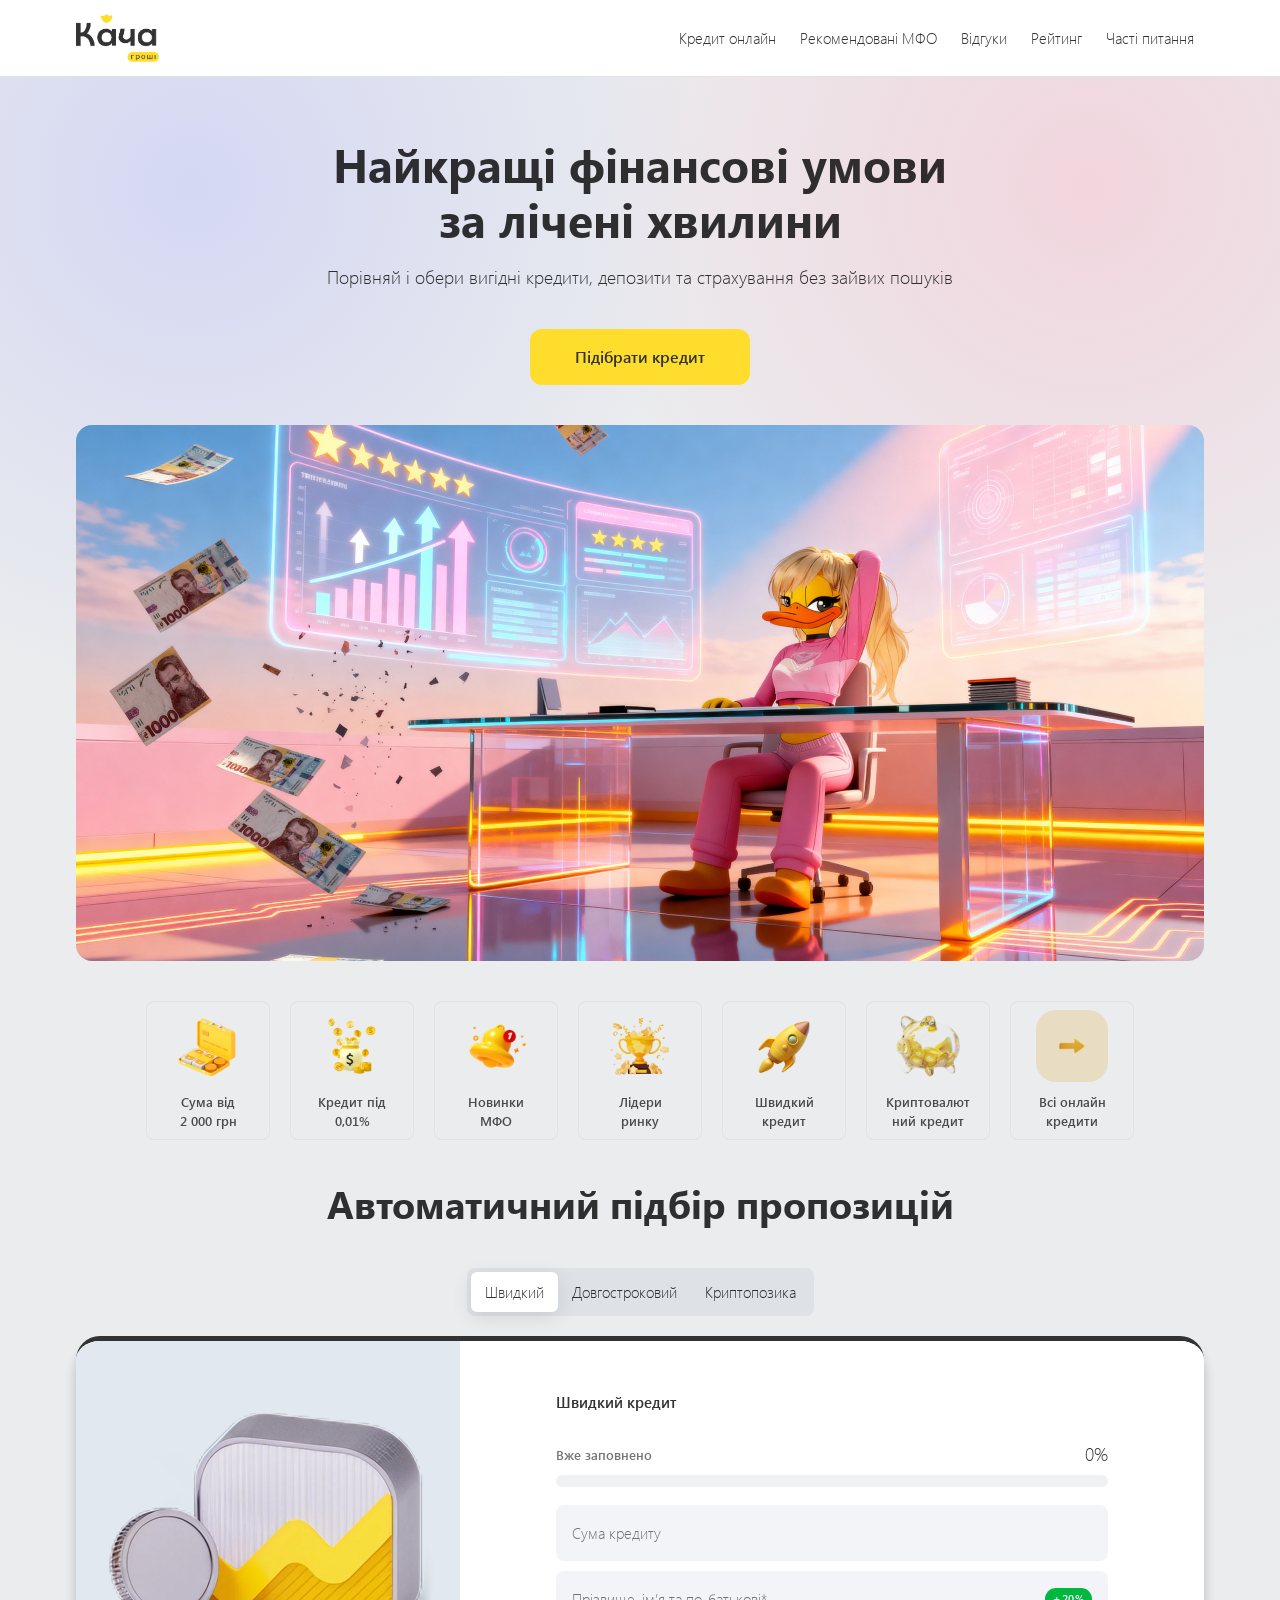
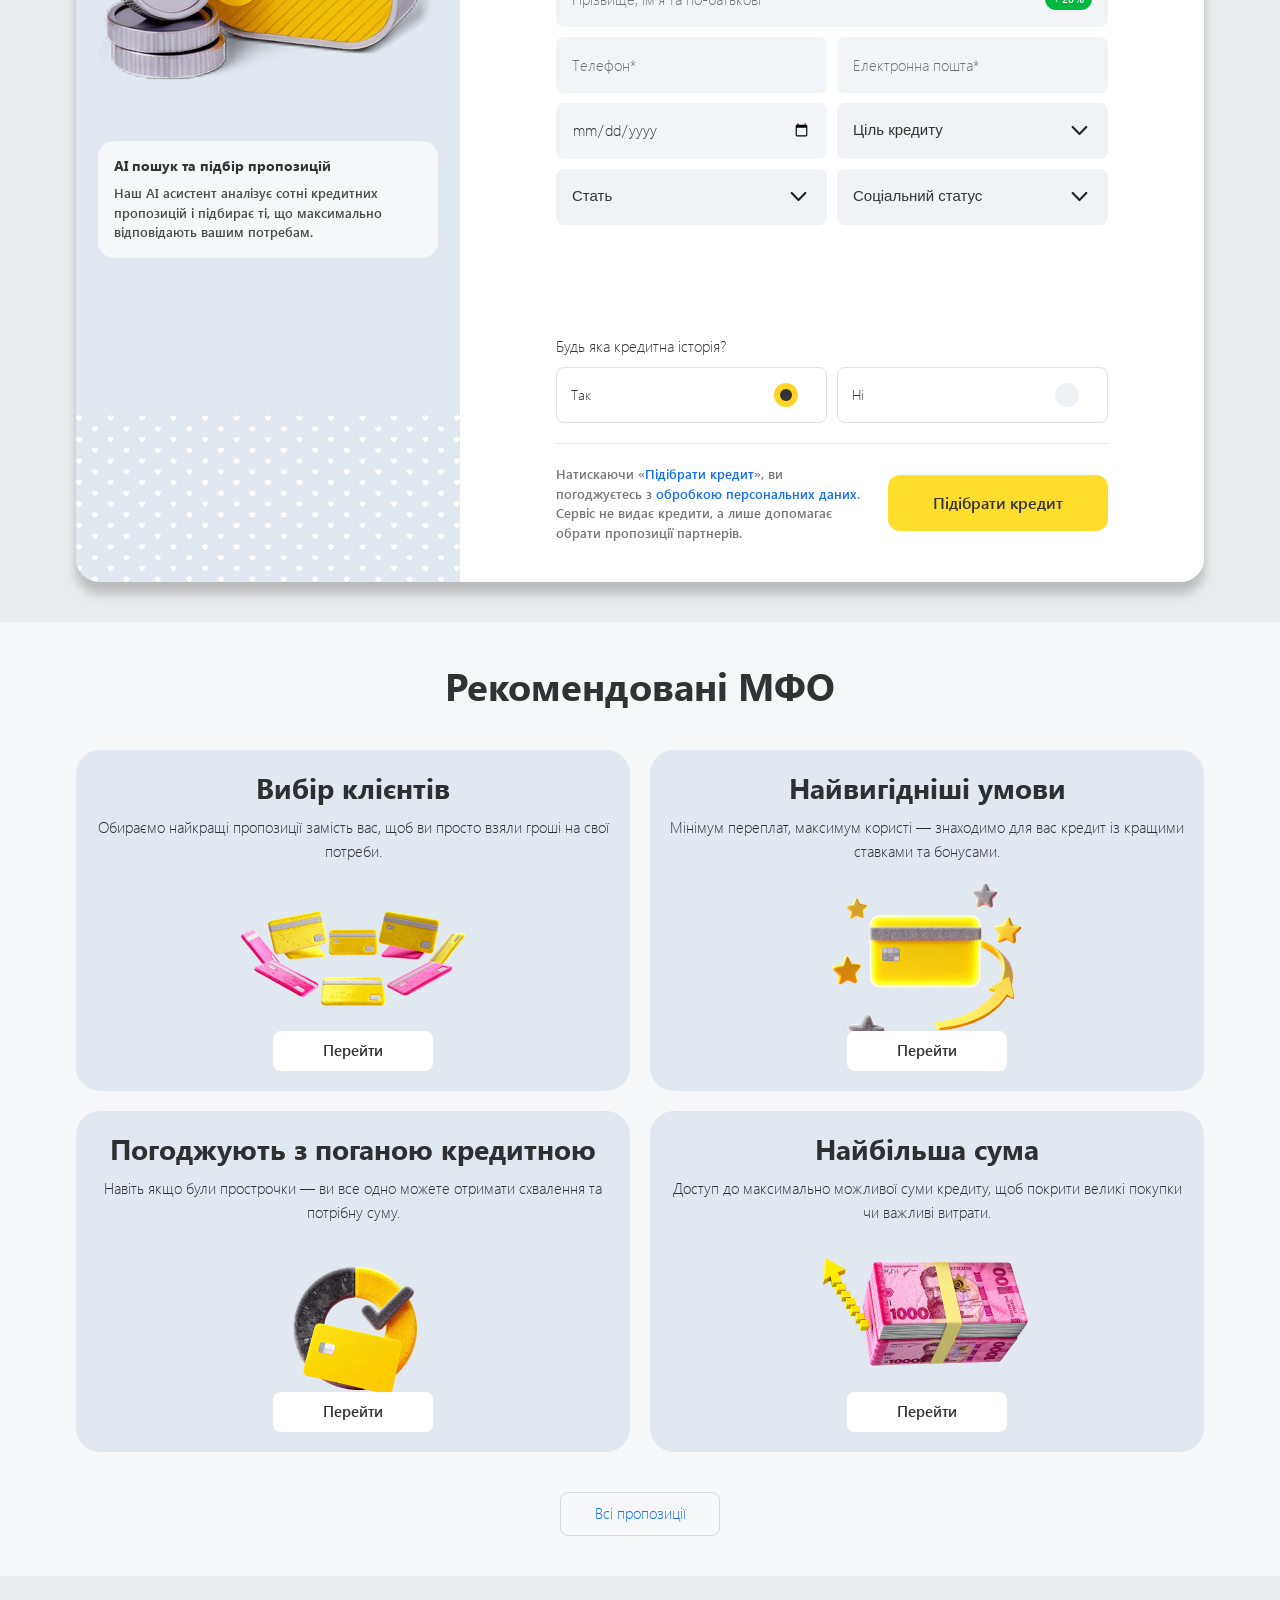
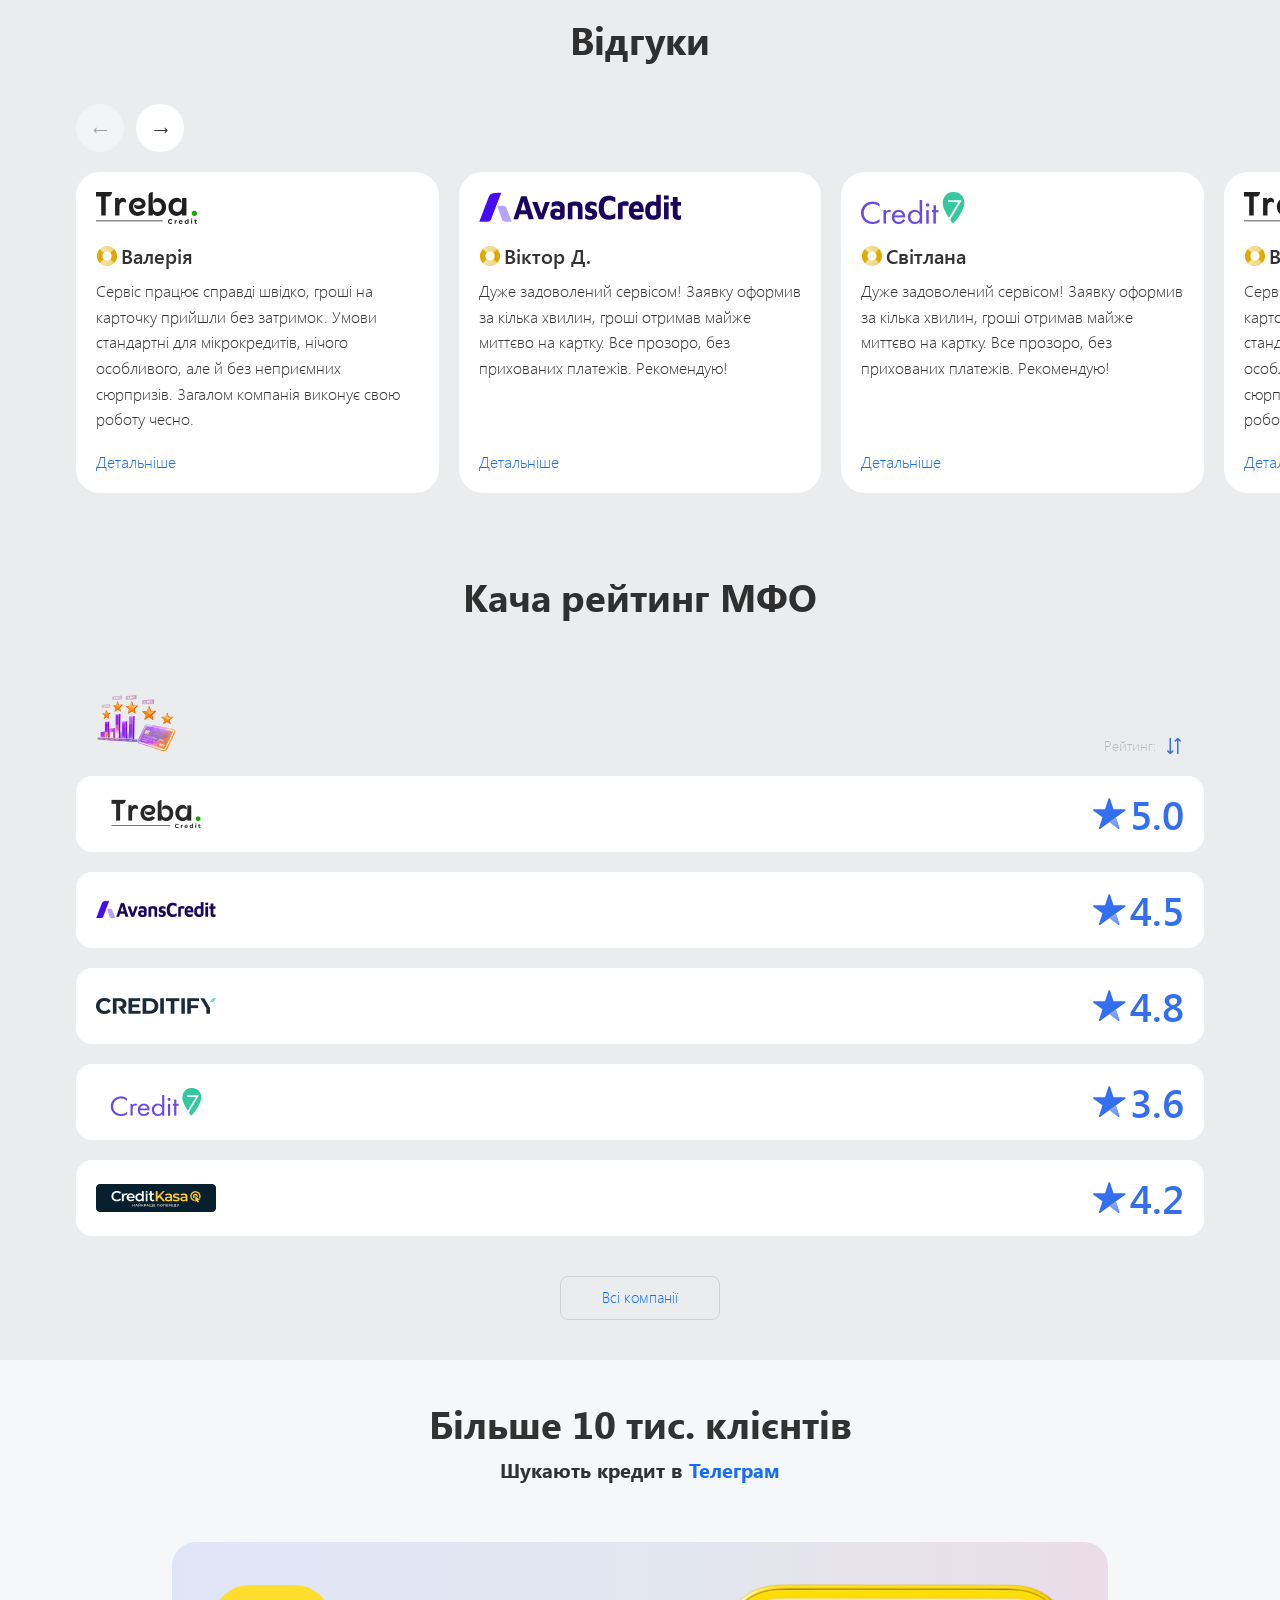
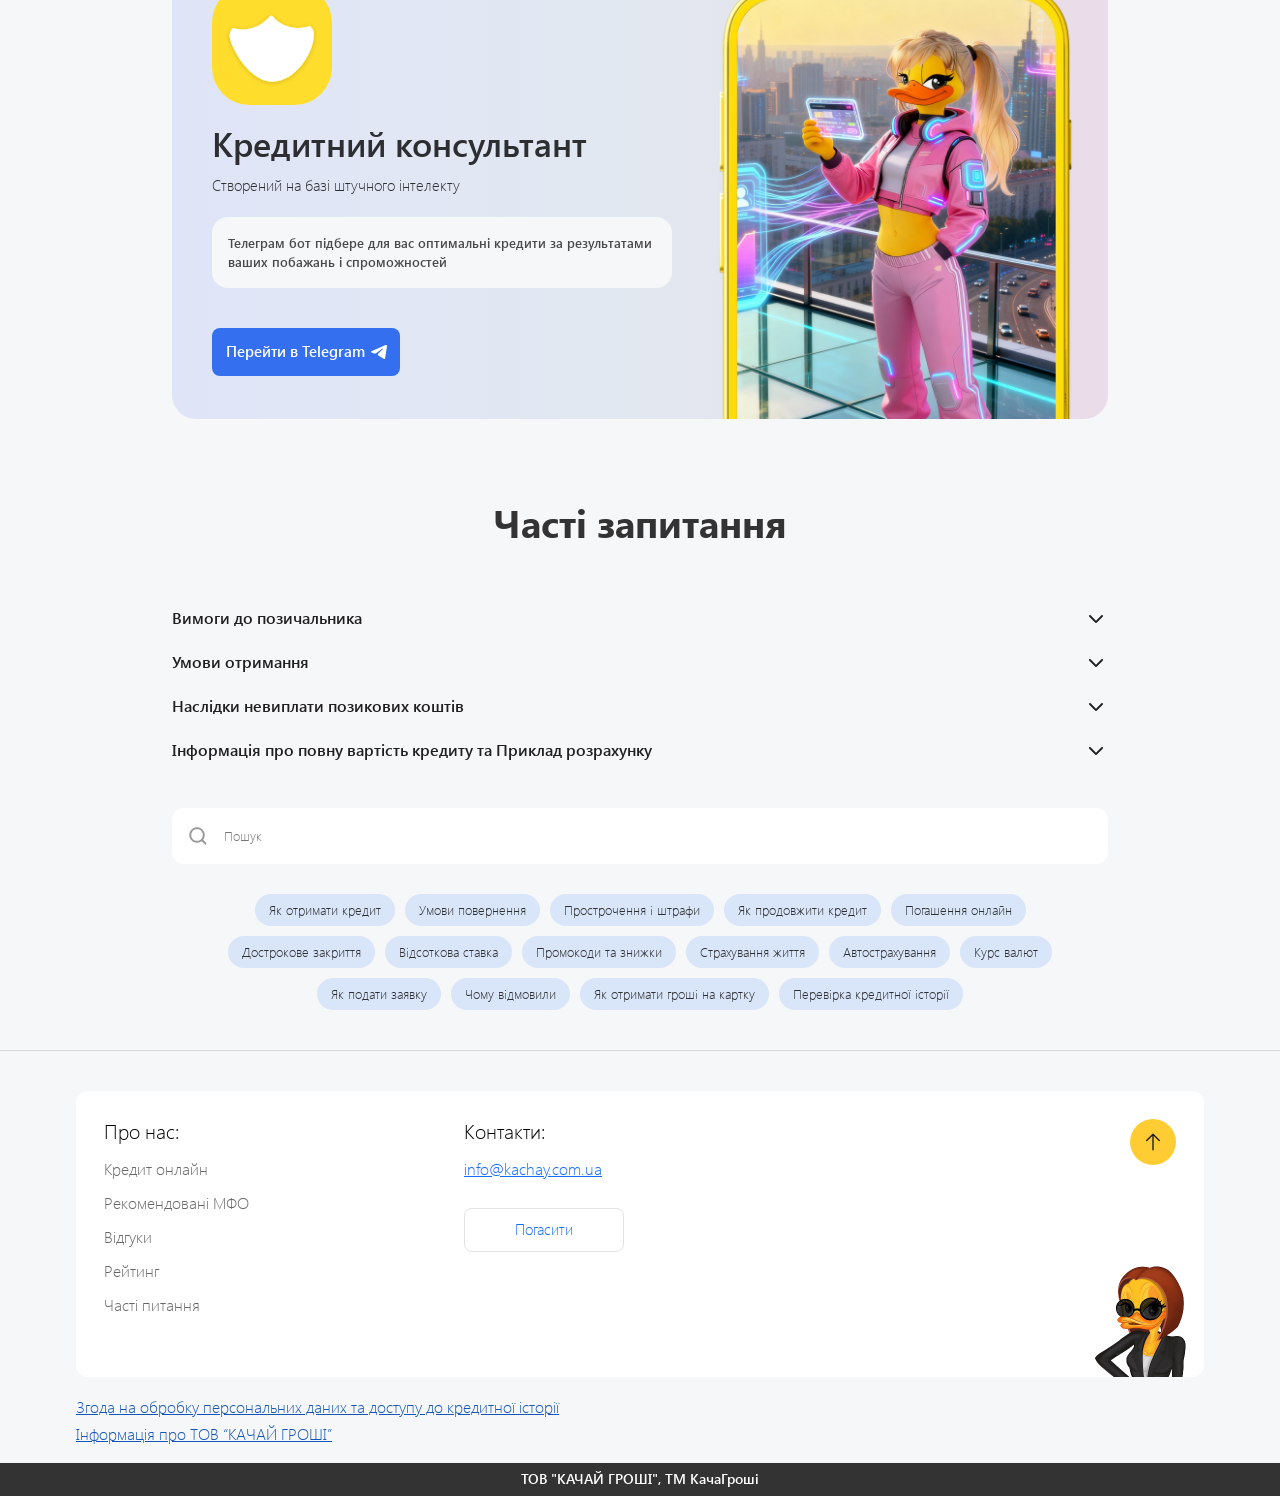
==== index.html @ e8df2ccf "UP" ====
<!DOCTYPE html>
<html lang="Es">

<head>
  <!-- meta -->
  <meta charset="utf-8">
  <meta name="description" content="">
  <meta name="keywords" content="">
  <meta name="viewport" content="width=device-width, initial-scale=1.0, maximum-scale=1.0, user-scalable=no">
  <meta name="format-detection" content="telephone=no">

  <!-- favicon -->
  <link rel="icon" type="image/png" href="./favicon/favicon-96x96.png" sizes="96x96" />
  <link rel="icon" type="image/svg+xml" href="./favicon/favicon.svg" />
  <link rel="shortcut icon" href="./favicon/favicon.ico" />
  <link rel="apple-touch-icon" sizes="180x180" href="./favicon/apple-touch-icon.png" />
  <link rel="manifest" href="./favicon/site.webmanifest" />

  <!-- style -->
  <link rel="stylesheet" href="https://cdn.jsdelivr.net/npm/swiper@11/swiper-bundle.min.css" />
  <link rel="stylesheet" href="../css/main/style.css">

  <!-- title -->
  <title>Найкращі фінансові умови за лічені хвилини</title>

</head>

<body>

  <header class="header">
    <div class="container">
      <div class="header__inner">
        <a class="header__logo" href="#">
          <img src="./img/logo.png" width="83" height="48" alt="Кача гроші">
        </a>

        <nav class="header__nav">
          <a href="#loan-selection">Кредит онлайн</a>
          <a href="#recommendations">Рекомендовані МФО</a>
          <a href="#reviews">Відгуки</a>
          <a href="#rating">Рейтинг</a>
          <!-- <a href="#">Сервіси та послуги</a>
          <a href="#">Статті</a> -->
          <a href="#faq">Часті питання</a>
        </nav>

        <button class="header__burger" type="button" aria-label="Відкрити меню">
          <span></span>
        </button>
      </div>
    </div>

    <div class="mobile-menu">
      <nav class="mobile-menu__nav">
        <a href="#loan-selection">Кредит онлайн</a>
        <a href="#recommendations">Рекомендовані МФО</a>
        <a href="#reviews">Відгуки</a>
        <a href="#rating">Рейтинг</a>
        <!-- <a href="#">Сервіси та послуги</a>
        <a href="#">Статті</a> -->
        <a href="#faq">Часті питання</a>
      </nav>

      <a class="mobile-menu__all" href="#">
        Всі онлайн кредити
        <span></span>
      </a>
    </div>
  </header>

  <section class="hero">
    <div class="container">
      <div class="hero__inner">
        <a class="hero__picture" href="#" target="_blank" rel="noopener noreferrer">
          <picture>
            <source srcset="./img/hero-mobile.jpg" media="(max-width: 767px)">
            <img src="./img/hero.jpg" alt="Найкращі фінансові умови">
          </picture>
        </a>

        <div class="hero__content">
          <h1 class="hero__title">
            Найкращі фінансові умови<br> за лічені хвилини
          </h1>

          <p class="hero__text">
            Порівняй і обери вигідні кредити, депозити та страхування без зайвих пошуків
          </p>

          <a class="hero__btn" href="#">
            Підібрати кредит
          </a>
        </div>

        <div class="hero__categories">
          <a class="hero-category" href="#">
            <img src="./img/category-1.png" width="72" height="72" alt="category">
            <span>Сума від<br> 2 000 грн</span>
          </a>

          <a class="hero-category" href="#">
            <img src="./img/category-2.png" width="72" height="72" alt="category">
            <span>Кредит під<br> 0,01%</span>
          </a>

          <a class="hero-category" href="#">
            <img src="./img/category-3.png" width="72" height="72" alt="category">
            <span>Новинки<br> МФО</span>
          </a>

          <a class="hero-category" href="#">
            <img src="./img/category-4.png" width="72" height="72" alt="category">
            <span>Лідери<br> ринку</span>
          </a>

          <a class="hero-category" href="#">
            <img src="./img/category-5.png" width="72" height="72" alt="category">
            <span>Швидкий<br> кредит</span>
          </a>

          <a class="hero-category" href="#">
            <img src="./img/category-6.png" width="72" height="72" alt="category">
            <span>Криптовалют<br>ний кредит</span>
          </a>

          <a class="hero-category hero-category--all" href="#" target="_blank" rel="noopener noreferrer">
            <span>Всі онлайн<br> кредити</span>
            <i></i>
          </a>
        </div>
      </div>
    </div>
  </section>

  <section class="loan-selection" id="loan-selection">
    <div class="container">
      <h2 class="loan-selection__title">Автоматичний підбір пропозицій</h2>

      <form class="loan-selection__form" action="#" method="post" novalidate>
        <input class="loan-selection__type-input" type="hidden" name="credit_type" value="Швидкий">

        <div class="loan-selection__tabs loan-selection__tabs--pc">
          <button class="loan-selection__tab is-active" type="button" data-type="Швидкий">
            Швидкий
          </button>

          <button class="loan-selection__tab" type="button" data-type="Довгостроковий">
            Довгостроковий
          </button>

          <button class="loan-selection__tab" type="button" data-type="Криптопозика">
            Криптопозика
          </button>
        </div>

        <div class="loan-selection__card">

          <div class="loan-selection__aside">
            <div class="loan-selection__tabs loan-selection__tabs--mob">
              <button class="loan-selection__tab is-active" type="button" data-type="Швидкий">
                Швидкий
              </button>

              <button class="loan-selection__tab" type="button" data-type="Довгостроковий">
                Довгостроковий
              </button>

              <button class="loan-selection__tab" type="button" data-type="Криптопозика">
                Криптопозика
              </button>
            </div>

            <img class="loan-selection__img" src="./img/loan-selection-img.png" width="340" height="340"
              alt="loan selection">

            <div class="loan-selection__info">
              <h3>AI пошук та підбір пропозицій</h3>
              <p>
                Наш AI асистент аналізує сотні кредитних пропозицій і підбирає ті, що максимально відповідають вашим
                потребам.
              </p>
            </div>
          </div>

          <div class="loan-selection__content">
            <h3 class="loan-selection__form-title">Швидкий кредит</h3>

            <div class="loan-selection__progress">
              <div class="loan-selection__progress-head">
                <span>Вже заповнено</span>
                <strong class="loan-selection__progress-value">5%</strong>
              </div>

              <div class="loan-selection__progress-line">
                <span></span>
              </div>
            </div>

            <div class="loan-selection__fields">
              <input class="loan-selection__field" type="text" name="amount" inputmode="numeric" maxlength="5"
                placeholder="Сума кредиту">

              <label class="loan-selection__field-wrap">
                <input class="loan-selection__field" type="text" name="full_name"
                  placeholder="Прізвище, ім’я та по-батькові*" required>
                <span class="loan-selection__bonus">+20%</span>
              </label>

              <input class="loan-selection__field" type="tel" name="phone" placeholder="Телефон*" required>

              <input class="loan-selection__field" type="email" name="email" placeholder="Електронна пошта*" required>

              <input class="loan-selection__field" type="date" name="birth_date" required>

              <select class="loan-selection__field" name="credit_goal">
                <option value="">Ціль кредиту</option>
                <option value="Інші споживчі цілі">Інші споживчі цілі</option>
                <option value="Ліки">Ліки</option>
                <option value="Оренда житла">Оренда житла</option>
                <option value="Розваги">Розваги</option>
                <option value="Ремонт">Ремонт</option>
                <option value="Оплата комунальних послуг">Оплата комунальних послуг</option>
                <option value="Погашення кредиту">Погашення кредиту</option>
              </select>

              <select class="loan-selection__field" name="gender">
                <option value="">Стать</option>
                <option value="Чоловік">Чоловік</option>
                <option value="Жінка">Жінка</option>
              </select>

              <select class="loan-selection__field" name="social_status">
                <option value="">Соціальний статус</option>
                <option value="Працюю">Працюю</option>
                <option value="Військовослужбовець">Військовослужбовець</option>
                <option value="Підприємець">Підприємець</option>
                <option value="Студент">Студент</option>
                <option value="Не працюю">Не працюю</option>
              </select>
            </div>

            <div class="loan-selection__history">
              <p>Будь яка кредитна історія?</p>

              <div class="loan-selection__radio-group">
                <label class="loan-selection__radio">
                  <input type="radio" name="credit_history" value="Так" checked required>
                  <span>Так</span>
                </label>

                <label class="loan-selection__radio">
                  <input type="radio" name="credit_history" value="Ні" required>
                  <span>Ні</span>
                </label>
              </div>
            </div>

            <div class="loan-selection__bottom">
              <p>
                Натискаючи «<span>Підібрати кредит</span>», ви погоджуєтесь з <a
                  href="https://kachay.com.ua/wp-content/uploads/2025/10/zgoda_na_obrobku_personalnyh_danyh_kg_25_09_25.pdf"
                  rel="noopener noreferrer" target="_blank">обробкою персональних даних</a>.
                Сервіс не видає кредити, а лише допомагає обрати пропозиції партнерів.
              </p>

              <button class="loan-selection__submit" type="submit">
                Підібрати кредит
              </button>
            </div>
          </div>
        </div>
      </form>
    </div>
  </section>

  <section class="recommendations" id="recommendations">
    <div class="container">
      <h2 class="recommendations__title">Рекомендовані МФО</h2>
      <div class="recommendations-cards">
        <div class="recommendations-cards__content">
          <a class="recommendations-cards__item recommendations-card" href="#" target="_blank"
            rel="noopener noreferrer">
            <h3 class="recommendations-card__title">Вибір клієнтів</h3>
            <p class="recommendations-card__text">Обираємо найкращі пропозиції замість вас, щоб ви просто взяли гроші на
              свої потреби.</p>
            <img class="recommendations-card__img" width="234" height="153" src="./img/recommendation_1.png" alt="img">
            <span class="recommendations-card__select">Перейти</span>
          </a>
          <a class="recommendations-cards__item recommendations-card" href="#" target="_blank"
            rel="noopener noreferrer">
            <h3 class="recommendations-card__title">Найвигідніші умови</h3>
            <p class="recommendations-card__text">Мінімум переплат, максимум користі — знаходимо для вас кредит із
              кращими ставками та бонусами.</p>
            <img class="recommendations-card__img" width="234" height="153" src="./img/recommendation_2.png" alt="img">
            <span class="recommendations-card__select">Перейти</span>
          </a>
          <a class="recommendations-cards__item recommendations-card" href="#" target="_blank"
            rel="noopener noreferrer">
            <h3 class="recommendations-card__title">Погоджують з поганою кредитною</h3>
            <p class="recommendations-card__text">Навіть якщо були прострочки — ви все одно можете отримати схвалення та
              потрібну суму.</p>
            <img class="recommendations-card__img" width="234" height="153" src="./img/recommendation_3.png" alt="img">
            <span class="recommendations-card__select">Перейти</span>
          </a>
          <a class="recommendations-cards__item recommendations-card" href="#" target="_blank"
            rel="noopener noreferrer">
            <h3 class="recommendations-card__title">Найбільша сума</h3>
            <p class="recommendations-card__text">Доступ до максимально можливої суми кредиту, щоб покрити великі
              покупки чи важливі витрати.</p>
            <img class="recommendations-card__img" width="234" height="153" src="./img/recommendation_4.png" alt="img">
            <span class="recommendations-card__select">Перейти</span>
          </a>
        </div>
        <!-- <button class="recommendations-cards__btn-all" type="button">Всі пропозиції</button> -->
        <a class="recommendations-cards__btn-all" href="#" target="_blank" rel="noopener noreferrer">Всі пропозиції</a>
      </div>
    </div>
  </section>

  <section class="reviews" id="reviews">
    <div class="container">
      <h2 class="reviews__title">Відгуки</h2>
      <div class="reviews__nav">
        <button class="reviews__prev" type="button">
          ←
        </button>

        <button class="reviews__next" type="button">
          →
        </button>
      </div>

      <div class="reviews__slider swiper">
        <div class="reviews__content swiper-wrapper">
          <div class="reviews__item swiper-slide review-card">
            <img class="review-card__logo" src="./img/review-logo-1.svg" alt="Treba Credit">
            <div class="review-card__name">Валерія</div>
            <p class="review-card__text">
              Сервіс працює справді швідко, гроші на карточку прийшли без затримок. Умови стандартні для мікрокредитів,
              нічого особливого, але й без неприємних сюрпризів. Загалом компанія виконує свою роботу чесно.
            </p>
            <a class="review-card__link" href="#" target="_blank" rel="noopener noreferrer">Детальніше</a>
          </div>

          <div class="reviews__item swiper-slide review-card">
            <img class="review-card__logo" src="./img/review-logo-2.svg" alt="AvansCredit">
            <div class="review-card__name">Віктор Д.</div>
            <p class="review-card__text">
              Дуже задоволений сервісом! Заявку оформив за кілька хвилин, гроші отримав майже миттєво на картку. Все
              прозоро, без прихованих платежів. Рекомендую!
            </p>
            <a class="review-card__link" href="#" target="_blank" rel="noopener noreferrer">Детальніше</a>
          </div>

          <div class="reviews__item swiper-slide review-card">
            <img class="review-card__logo" src="./img/review-logo-3.png" alt="Credit7">
            <div class="review-card__name">Світлана</div>
            <p class="review-card__text">
              Дуже задоволений сервісом! Заявку оформив за кілька хвилин, гроші отримав майже миттєво на картку. Все
              прозоро, без прихованих платежів. Рекомендую!
            </p>
            <a class="review-card__link" href="#" target="_blank" rel="noopener noreferrer">Детальніше</a>
          </div>

          <div class="reviews__item swiper-slide review-card">
            <img class="review-card__logo" src="./img/review-logo-1.svg" alt="Treba Credit">
            <div class="review-card__name">Валерія</div>
            <p class="review-card__text">
              Сервіс працює справді швідко, гроші на карточку прийшли без затримок. Умови стандартні для мікрокредитів,
              нічого особливого, але й без неприємних сюрпризів. Загалом компанія виконує свою роботу чесно.
            </p>
            <a class="review-card__link" href="#" target="_blank" rel="noopener noreferrer">Детальніше</a>
          </div>

          <div class="reviews__item swiper-slide review-card">
            <img class="review-card__logo" src="./img/review-logo-2.svg" alt="AvansCredit">
            <div class="review-card__name">Віктор Д.</div>
            <p class="review-card__text">
              Дуже задоволений сервісом! Заявку оформив за кілька хвилин, гроші отримав майже миттєво на картку. Все
              прозоро, без прихованих платежів. Рекомендую!
            </p>
            <a class="review-card__link" href="#" target="_blank" rel="noopener noreferrer">Детальніше</a>
          </div>

          <div class="reviews__item swiper-slide review-card">
            <img class="review-card__logo" src="./img/review-logo-3.png" alt="Credit7">
            <div class="review-card__name">Світлана</div>
            <p class="review-card__text">
              Дуже задоволений сервісом! Заявку оформив за кілька хвилин, гроші отримав майже миттєво на картку. Все
              прозоро, без прихованих платежів. Рекомендую!
            </p>
            <a class="review-card__link" href="#" target="_blank" rel="noopener noreferrer">Детальніше</a>
          </div>

        </div>
      </div>
    </div>
  </section>

  <section class="rating" id="rating">
    <div class="container">
      <h2 class="rating__title">Кача рейтинг МФО</h2>

      <div class="rating__head">
        <img class="rating__decor" width="81" height="76" src="./img/rating-decor.png" alt="rating-decor">

        <button class="rating__sort" type="button">
          <span class="rating__sort-text">Рейтинг:</span>

          <span class="rating__sort-icon">
            <svg width="20" height="20" viewBox="0 0 20 20" fill="none" xmlns="http://www.w3.org/2000/svg">
              <path d="M3.75 15L6.25 17.5L8.75 15M6.25 17.5V2.5M16.25 5L13.75 2.5L11.25 5M13.75 2.5V17.5"
                stroke="#336FEE" stroke-width="1.5" stroke-linecap="round" stroke-linejoin="round" />
            </svg>
          </span>
        </button>
      </div>

      <div class="rating__list">
        <a class="rating__item" href="#" data-rating="5.0">
          <img class="rating__logo" src="./img/rating-logo-1.png" alt="Treba Credit">
          <div class="rating__value">
            5.0
          </div>
        </a>

        <a class="rating__item" href="#" data-rating="4.5">
          <img class="rating__logo" src="./img/rating-logo-2.png" alt="AvansCredit">
          <div class="rating__value">

            4.5
          </div>
        </a>

        <a class="rating__item" href="#" data-rating="4.8">
          <img class="rating__logo" src="./img/rating-logo-3.png" alt="Creditify">
          <div class="rating__value">
            4.8
          </div>
        </a>

        <a class="rating__item" href="#" data-rating="3.6">
          <img class="rating__logo" src="./img/rating-logo-4.png" alt="Credit7">
          <div class="rating__value">
            3.6
          </div>
        </a>

        <a class="rating__item" href="#" data-rating="4.2">
          <img class="rating__logo" src="./img/rating-logo-5.png" alt="CreditKasa">
          <div class="rating__value">
            4.2
          </div>
        </a>
      </div>

      <a class="rating__all" href="#" target="_blank" rel="noopener noreferrer">Всі компанії</a>
    </div>
  </section>

  <section class="credit-consultant">
    <div class="container">
      <h2 class="credit-consultant__title">
        Більше 10 тис. клієнтів
      </h2>

      <div class="credit-consultant__subtitle">
        Шукають кредит в
        <a href="#" target="_blank" rel="noopener noreferrer">Телеграм</a>
      </div>

      <div class="credit-consultant__card">
        <div class="credit-consultant__content">
          <div class="credit-consultant__head">
            <img class="credit-consultant__icon" width="120" height="120" src="./img/consultant-icon.svg"
              alt="consultant-icon">

            <h3 class="credit-consultant__card-title">
              Кредитний консультант
            </h3>

            <p class="credit-consultant__text">
              Створений на базі штучного інтелекту
            </p>
          </div>

          <div class="credit-consultant__notice">
            Телеграм бот підбере для вас оптимальні кредити за результатами ваших побажань і спроможностей
          </div>

          <a class="credit-consultant__btn" href="#" target="_blank" rel="noopener noreferrer">
            Перейти в Telegram
            <svg width="16" height="14" viewBox="0 0 16 14" fill="none" xmlns="http://www.w3.org/2000/svg">
              <path
                d="M15.9866 1.20879C16.1112 0.403318 15.3454 -0.232446 14.6292 0.0819956L0.364818 6.34484C-0.148772 6.57034 -0.111204 7.34826 0.421467 7.51789L3.36315 8.45467C3.92458 8.63347 4.53253 8.54102 5.02279 8.20231L11.655 3.62027C11.855 3.4821 12.073 3.76646 11.9021 3.94263L7.12811 8.86465C6.66501 9.34211 6.75693 10.1512 7.31397 10.5005L12.659 13.8523C13.2585 14.2282 14.0297 13.8506 14.1418 13.1261L15.9866 1.20879Z"
                fill="white" />
            </svg>
          </a>
        </div>

        <div class="credit-consultant__picture">
          <img src="./img/consultant-phone.png" width="376" height="451" alt="consultant-image">
        </div>
      </div>
    </div>
  </section>

  <section class="faq" id="faq">
    <div class="container">
      <h2 class="faq__title">Часті запитання</h2>

      <div class="faq__inner">
        <div class="faq__list">
          <div class="faq__item">
            <button class="faq__question" type="button">
              Вимоги до позичальника
              <span></span>
            </button>

            <div class="faq__answer">
              <ul>
                <li>Вік від 18 років;</li>
                <li>Громадянство України;</li>
                <li>Будь-яка кредитна історія.</li>
              </ul>
            </div>
          </div>

          <div class="faq__item">
            <button class="faq__question" type="button">
              Умови отримання
              <span></span>
            </button>

            <div class="faq__answer">
              <ul>
                <li>Мінімальний термін погашення боргу (minimum and maximum period for repayment) становить 61 день.
                </li>
                <li>Максимальний Термін — 365 днів;</li>
                <li>Максимальна річна відсоткова ставка, що включає позичковий відсоток, а також всі інші комісії і
                  витрати за рік (maximum Annual Percentage Rate (APR), including interest rate plus fees and other
                  costs for a year) становить 31%, а мінімальна 3%.</li>
                <li>Річний відсоток за користування кредитом - min 1%, max 31%.</li>
              </ul>
            </div>
          </div>

          <div class="faq__item">
            <button class="faq__question" type="button">
              Наслідки невиплати позикових коштів
              <span></span>
            </button>

            <div class="faq__answer">
              <p>Якщо кредитор не сплачує кредитній організації суму кредиту і відсотки за користування кредитом в
                обумовлений термін, кредитна організація нараховує неустойку за прострочення виплати по кредиту.
                Зазвичай, кредитні організації надають додатково 3 робочих дня, щоб кредитор зміг внести черговий
                платіж, або виплатити суму кредиту повністю, на випадок непередбаченої затримки, пов'язаної з
                безготівковим переказом коштів. Якщо кредитна організація не отримує обумовлений у договорі платіж в
                термін, вона зв'язується з кредитором і нагадує про наслідки, що настають при несплаті. Якщо тривалий
                час не вдається зв'язатися з кредитором і платежі по кредиту не надходять, кредитна організація нарахує
                грошовий штраф, розмір якого зазвичай дорівнює 0,1% від суми кредиту, точний розмір штрафів за
                прострочення слід уточнювати при підписанні договору на надання кредитних послуг.</p>
            </div>
          </div>

          <div class="faq__item">
            <button class="faq__question" type="button">
              Інформація про повну вартість кредиту та Приклад розрахунку
              <span></span>
            </button>

            <div class="faq__answer">
              <p>Якщо ви взяли кредит на суму 1000 гривень на 90 днів з процентною ставкою 0,01% в день, то плата за
                користування засобами складе 0,01% в день, тобто 0,1 грн в день. Виходить ви повертаєте суму відсотків
                рівну 9 грн, тобто 0.1 грн * 90 днів. А також суму кредиту рівну 1 000 грн. Таким чином, загальна сума
                повернення складається з суми кредиту 1 000 і суми нарахованих відсотків за 90 дн. 9 грн і дорівнює 1090
                грн. Мінімальний і максимальний період погашення боргу становить від 65 днів, до 365 днів. Максимальна
                річна відсоткова ставка, що включає позичковий відсоток, а також всі інші комісії і витрати за рік, або
                аналогічна ставка, розрахована відповідно до місцевого законодавства становить 31% річних.</p>
            </div>
          </div>
        </div>

        <form class="faq__search" action="#">
          <label class="faq__search-label">
            <input type="search" placeholder="Пошук">

            <button class="faq__search-btn" type="submit" aria-label="Пошук">
              <span></span>
            </button>
          </label>
        </form>

        <div class="faq__tags">
          <a href="#">Як отримати кредит</a>
          <a href="#">Умови повернення</a>
          <a href="#">Прострочення і штрафи</a>
          <a href="#">Як продовжити кредит</a>
          <a href="#">Погашення онлайн</a>
          <a href="#">Дострокове закриття</a>
          <a href="#">Відсоткова ставка</a>
          <a href="#">Промокоди та знижки</a>
          <a href="#">Страхування життя</a>
          <a href="#">Автострахування</a>
          <a href="#">Курс валют</a>
          <a href="#">Як подати заявку</a>
          <a href="#">Чому відмовили</a>
          <a href="#">Як отримати гроші на картку</a>
          <a href="#">Перевірка кредитної історії</a>
        </div>
      </div>
    </div>
  </section>

  <footer class="footer">
    <div class="container">
      <div class="footer__card">
        <div class="footer__nav">
          <h3 class="footer__title">Про нас:</h3>

          <ul class="footer__list">
            <li><a href="#loan-selection">Кредит онлайн</a></li>
            <li><a href="#recommendations">Рекомендовані МФО</a></li>
            <li><a href="#reviews">Відгуки</a></li>
            <li><a href="#rating">Рейтинг</a></li>
            <!-- <li><a href="#" target="_blank" rel="noopener noreferrer">Сервіси та послуги</a></li>
            <li><a href="#" target="_blank" rel="noopener noreferrer">Статті</a></li> -->
            <li><a href="#faq">Часті питання</a></li>
          </ul>
        </div>

        <div class="footer__contacts">
          <h3 class="footer__title">Контакти:</h3>

          <a class="footer__email" href="mailto:info@kachay.com.ua">
            info@kachay.com.ua
          </a>

          <a class="footer__complain" href="#" target="_blank" rel="noopener noreferrer">
            Погасити
          </a>
        </div>

        <button class="footer__up" type="button" aria-label="Прокрутити вгору">
          <span></span>
        </button>

        <img class="footer__duck" width="124" height="124" src="./img/footer-duck.png" alt="manager-duck">
      </div>

      <div class="footer__links">
        <a href="#" target="_blank" rel="noopener noreferrer">Згода на обробку персональних даних та доступу до
          кредитної історії</a>
        <a href="#" target="_blank" rel="noopener noreferrer">Інформація про ТОВ “КАЧАЙ ГРОШІ”</a>
      </div>
    </div>

    <div class="footer__bottom">
      ТОВ "КАЧАЙ ГРОШІ", ТМ КачаГроші
    </div>
  </footer>

  <script type="module" src="./js/script.js"></script>
  <script src="https://cdn.jsdelivr.net/npm/swiper@11/swiper-bundle.min.js"></script>

</body>

</html>
---- css/main/style.css ----
@import url("https://fonts.googleapis.com/css2?family=Manrope:wght@200..800&family=Zalando+Sans+Expanded:ital,wght@0,200..900;1,200..900&display=swap");
@font-face {
  font-family: "Segoe UI";
  src: local("Segoe UI Light"), local("Segoe-UI-Light"), url("../../fonts/SegoeUI-Light.woff2") format("woff2"), url("../../fonts/SegoeUI-Light.woff") format("woff"), url("../../fonts/SegoeUI-Light.ttf") format("truetype");
  font-weight: 400;
  font-style: normal;
}
@font-face {
  font-family: "Segoe UI";
  src: local("Segoe UI SemiBold"), local("Segoe-UI-SemiBold"), url("../../fonts/SegoeUI-SemiBold.woff2") format("woff2"), url("../../fonts/SegoeUI-SemiBold.woff") format("woff"), url("../../fonts/SegoeUI-SemiBold.ttf") format("truetype");
  font-weight: 600;
  font-style: normal;
}
@font-face {
  font-family: "Segoe UI";
  src: local("Segoe UI Bold"), local("Segoe-UI-Bold"), url("../../fonts/SegoeUI-Bold.woff2") format("woff2"), url("../../fonts/SegoeUI-Bold.woff") format("woff"), url("../../fonts/SegoeUI-Bold.ttf") format("truetype");
  font-weight: 700;
  font-style: normal;
}
*,
*::before,
*::after {
  padding: 0;
  margin: 0;
  border: 0;
  box-sizing: border-box;
}

:focus,
:active {
  outline: none;
}

a:focus,
a:active {
  outline: none;
}

a,
a:visited {
  text-decoration: none;
}

a:hover {
  text-decoration: none;
}

ul,
ol,
li {
  padding: 0;
  margin: 0;
  list-style-type: none;
}

h1,
h2,
h3,
h4,
h5,
p {
  font-size: inherit;
  font-weight: inherit;
  padding: 0;
  margin: 0;
}

nav,
header,
main,
section,
aside,
footer {
  display: block;
  width: 100%;
}

[hidden] {
  display: none;
}

img {
  display: block;
  max-width: 100%;
  height: auto;
}

input,
button,
textarea {
  font-family: inherit;
}

input::-ms-clear {
  display: none;
}

button {
  cursor: pointer;
}

button::-moz-focus-inner {
  padding: 0;
  border: 0;
}

button:focus-visible {
  border: none;
  outline: none;
}

a:hover,
a:not(:hover),
button:hover,
button:not(:hover) {
  transition: all ease-out 0.4s;
}

input[type=text],
input[type=submit],
textarea {
  -webkit-appearance: none;
}

a,
label,
button,
div {
  -webkit-appearance: none;
  -webkit-tap-highlight-color: transparent;
}

input {
  background: none;
  box-shadow: none;
  outline: none;
}

html,
body {
  font-family: "Segoe UI", sans-serif;
  font-size: 20px;
  font-weight: 300;
  text-align: left;
  line-height: 120%;
  width: 100%;
  min-height: 100%;
  min-width: 360px;
  margin: 0 auto;
  color: rgba(0, 0, 0, 0.8);
  background: #F6F7F8;
  position: relative;
  outline: none;
  -webkit-text-size-adjust: none;
}

.container {
  max-width: 1178px;
  padding: 0 25px;
  margin: 0 auto;
}
@media screen and (max-width: 1199.98px) {
  .container {
    max-width: 100%;
  }
}
@media screen and (max-width: 575.98px) {
  .container {
    padding: 0 15px;
  }
}

.disabled {
  pointer-events: none;
}

.header {
  position: sticky;
  top: 0;
  z-index: 1000;
  background: #FFFFFF;
  border-bottom: 1px solid rgba(0, 16, 36, 0.1215686275);
}
.header.is-menu-open {
  border-bottom-color: rgba(0, 16, 36, 0.12);
}
.header.is-menu-open .header__burger span {
  opacity: 0;
}
.header.is-menu-open .header__burger::before {
  transform: translateY(6px) translateX(-50%) rotate(45deg);
}
.header.is-menu-open .header__burger::after {
  transform: translateY(-6px) translateX(-50%) rotate(-45deg);
}
.header__inner {
  height: 76px;
  display: flex;
  align-items: center;
  justify-content: space-between;
  gap: 24px;
}
.header__logo {
  display: block;
  flex-shrink: 0;
  position: relative;
  z-index: 1002;
}
.header__logo img {
  display: block;
  width: 83px;
  height: auto;
}
.header__nav {
  display: flex;
  align-items: center;
  justify-content: flex-end;
  flex-wrap: wrap;
  gap: 4px;
}
.header__nav a {
  font-size: 15px;
  line-height: 160%;
  color: #333333;
  text-decoration: none;
  padding: 4px 10px;
}
.header__nav a:hover {
  color: rgba(0, 0, 0, 0.8);
  border-bottom: 1px solid #E2AA00;
}
.header__nav a:hover, .header__nav a:not(:hover) {
  transition: all;
}
.header__burger {
  display: none;
  position: relative;
  z-index: 1002;
  width: 36px;
  height: 36px;
  padding: 0;
  border: 0;
  border-radius: 50%;
  background: #F6F7F8;
  cursor: pointer;
}
.header__burger span, .header__burger::before, .header__burger::after {
  content: "";
  position: absolute;
  left: 50%;
  width: 21px;
  height: 2px;
  border-radius: 3px;
  background: rgba(0, 0, 0, 0.8);
  transform: translateX(-50%);
  transition: 0.3s ease;
}
.header__burger span {
  top: 17px;
}
.header__burger::before {
  top: 11px;
}
.header__burger::after {
  top: 23px;
}

.mobile-menu {
  display: none;
}

@media screen and (max-width: 991.98px) {
  .header__nav {
    display: none;
  }
  .header__burger {
    display: block;
  }
  .mobile-menu {
    position: absolute;
    top: 68px;
    left: 0;
    right: 0;
    z-index: 1001;
    display: block;
    padding: 40px 25px 15px;
    background: #FFFFFF;
    border-radius: 0 0 12px 12px;
    box-shadow: 0 4px 4px -4px rgba(12, 12, 13, 0.05), 0 16px 32px -4px rgba(12, 12, 13, 0.1);
    opacity: 0;
    visibility: hidden;
    transform: translateY(-12px);
    pointer-events: none;
    transition: 0.3s ease;
  }
  .mobile-menu.is-active {
    opacity: 1;
    visibility: visible;
    transform: translateY(0);
    pointer-events: auto;
  }
  .mobile-menu__nav {
    display: grid;
    gap: 20px;
    margin-bottom: 36px;
  }
  .mobile-menu__nav a {
    font-size: 16px;
    line-height: 120%;
    color: #333333;
    text-decoration: none;
  }
  .mobile-menu__all {
    width: 100%;
    border-radius: 12px;
    padding: 15px 15px 15px 20px;
    min-height: 38px;
    margin: 40px auto 0;
    display: flex;
    align-items: center;
    justify-content: space-between;
    gap: 10px;
    outline: none;
    background: #e4d7c1;
    border: 1px solid transparent;
    font-size: 15px;
    font-weight: 400;
    line-height: 133%;
    text-align: center;
    color: #333333;
    text-decoration: none;
  }
  .mobile-menu__all span {
    width: 32px;
    height: 24px;
    background: url("../../img/arrow-right.png") center top/contain no-repeat;
  }
  .mobile-menu__all:hover, .mobile-menu__all:focus {
    background: #FFFFFF;
    filter: brightness(0.9);
  }
  body.menu-open {
    overflow: hidden;
  }
  body.menu-open::before {
    content: "";
    position: fixed;
    inset: 0;
    z-index: 999;
    background: rgba(0, 0, 0, 0.45);
    backdrop-filter: blur(2px);
    pointer-events: auto;
  }
}
@media screen and (max-width: 575.98px) {
  .mobile-menu {
    padding: 40px 15px 15px;
  }
}
.hero {
  padding: 60px 0 20px;
  background: radial-gradient(circle at 15% 10%, rgba(204, 207, 245, 0.7), transparent 35%), radial-gradient(circle at 85% 10%, rgba(245, 204, 215, 0.7), transparent 35%), #EAECEE;
}
.hero__inner {
  display: flex;
  flex-direction: column;
  align-items: center;
}
.hero__content {
  max-width: 940px;
  margin-bottom: 40px;
  text-align: center;
  order: 1;
}
.hero__title {
  font-size: 46px;
  font-weight: 700;
  line-height: 120%;
  color: rgba(0, 0, 0, 0.8);
  margin-bottom: 20px;
}
.hero__text {
  font-size: 18px;
  line-height: 120%;
  color: rgba(0, 0, 0, 0.8);
  margin: 0 0 40px;
}
.hero__btn {
  width: -moz-fit-content;
  width: fit-content;
  border-radius: 12px;
  padding: 10px;
  min-width: 220px;
  min-height: 56px;
  margin: 0 auto;
  display: flex;
  align-items: center;
  justify-content: center;
  border: none;
  outline: none;
  background: #FFDD2D;
  text-decoration: none;
  font-size: 16px;
  font-weight: 600;
  line-height: 125%;
  text-align: center;
  color: #333333;
}
.hero__btn:hover, .hero__btn:focus {
  background: #FFCD33;
  color: #333333;
  box-shadow: 0 4px 4px -4px rgba(12, 12, 13, 0.05), 0 16px 32px -4px rgba(12, 12, 13, 0.1);
}
.hero__btn.disabled, .hero__btn[disabled] {
  background: #9299A2;
  color: #F6F7F8;
  pointer-events: none;
}
.hero__picture {
  width: 100%;
  display: block;
  order: 2;
  margin-bottom: 40px;
}
.hero__picture img {
  display: block;
  width: 100%;
  height: auto;
  border-radius: 16px;
}
.hero__categories {
  order: 3;
  width: 100%;
  padding: 0 70px;
  display: grid;
  grid-template-columns: repeat(auto-fit, minmax(120px, 1fr));
  gap: 20px;
}

.hero-category {
  width: auto;
  min-height: 138px;
  padding: 8px;
  border: 1px solid #E1E3E4;
  border-radius: 8px;
  display: flex;
  flex-direction: column;
  align-items: center;
  justify-content: center;
  gap: 10px;
  text-align: center;
  text-decoration: none;
}
.hero-category:hover {
  border-color: #ffd426;
  background: #FFFFFF;
}
.hero-category img {
  width: 72px;
  height: 72px;
  -o-object-fit: contain;
     object-fit: contain;
}
.hero-category span {
  font-size: 13px;
  font-weight: 600;
  line-height: 150%;
  color: #000000;
  opacity: 0.68;
}
.hero-category--all {
  flex-direction: column-reverse;
}
.hero-category--all i {
  border-radius: 20px;
  width: 72px;
  height: 72px;
  background: url("../../img/arrow-right.png") center/32px 24px no-repeat #e8dcc2;
}

@media screen and (max-width: 991.98px) {
  .hero__categories {
    padding: 0;
  }
}
@media screen and (max-width: 767.98px) {
  .hero {
    padding: 15px 0 20px;
  }
  .hero__picture {
    order: 1;
    margin-bottom: 20px;
  }
  .hero__content {
    order: 2;
  }
  .hero__title {
    margin-bottom: 10px;
    font-size: 9.07vw;
  }
  .hero__title br {
    display: none;
  }
  .hero__text {
    margin-bottom: 20px;
    font-size: 4.8vw;
    line-height: 145%;
  }
  .hero__categories {
    width: 100%;
    order: 3;
    grid-template-columns: repeat(3, 1fr);
    gap: 8px;
  }
  .hero-category {
    width: auto;
    min-height: 120px;
    padding: 0 6px 8px 6px;
  }
  .hero-category--all {
    grid-column: 1/-1;
    min-height: 56px;
    padding: 12px 16px;
    flex-direction: row;
    justify-content: space-between;
    margin-top: 10px;
    border: 0;
    background: #e4d7c1;
  }
  .hero-category--all span {
    font-size: 13px;
    flex-shrink: 0;
  }
  .hero-category--all span br {
    display: none;
  }
  .hero-category--all i {
    width: 32px;
    height: 24px;
    border-radius: 0;
    background: url("../../img/arrow-right.png") center/32px 24px no-repeat;
  }
  .hero-category--all:hover, .hero-category--all:focus {
    background: #e4d7c1;
    border-color: initial;
    filter: brightness(0.9);
  }
}
.loan-selection {
  padding: 20px 0 40px;
  background: #EAECEE;
}
.loan-selection__title {
  text-align: center;
  font-size: 38px;
  font-weight: 700;
  line-height: 126%;
  color: rgba(0, 0, 0, 0.8);
  margin-bottom: 40px;
}
.loan-selection__tabs {
  width: -moz-fit-content;
  width: fit-content;
  margin: 0 auto 20px;
  padding: 4px;
  border-radius: 8px;
  background: rgba(36, 74, 127, 0.0588235294);
  display: flex;
  align-items: center;
}
.loan-selection__tabs--mob {
  display: none;
}
.loan-selection__tab {
  min-height: 40px;
  padding: 8px 14px;
  border: 0;
  border-radius: 6px;
  background: transparent;
  font-size: 15px;
  line-height: 150%;
  color: rgba(0, 0, 0, 0.8);
  cursor: pointer;
}
.loan-selection__tab.is-active {
  background: #FFFFFF;
  box-shadow: 0 5px 20px 0 rgba(0, 0, 0, 0.1);
}
.loan-selection__card {
  display: grid;
  grid-template-columns: 384px 1fr;
  border-radius: 24px;
  overflow: hidden;
  background: #FFFFFF;
  box-shadow: 0 12px 12px 0 rgba(0, 0, 0, 0.21);
  border-top: 5px solid #333333;
}
.loan-selection__aside {
  padding: 40px 22px 32px;
  background: #E2E8F0;
  position: relative;
  display: flex;
  flex-direction: column;
}
.loan-selection__aside::after {
  content: "";
  position: absolute;
  left: 0;
  right: 0;
  bottom: 0;
  height: 167px;
  background: url("../../img/dots.svg");
}
.loan-selection__img {
  position: relative;
  z-index: 1;
  display: block;
  width: 100%;
  height: auto;
  -o-object-fit: contain;
     object-fit: contain;
  margin-bottom: 20px;
}
.loan-selection__info {
  position: relative;
  z-index: 1;
  padding: 16px;
  border-radius: 16px;
  background: #F6F7F8;
}
.loan-selection__info h3 {
  font-size: 14px;
  font-weight: 700;
  line-height: 130%;
  color: rgba(0, 0, 0, 0.8);
  margin-bottom: 8px;
}
.loan-selection__info p {
  font-size: 13px;
  font-weight: 600;
  line-height: 150%;
  color: rgba(0, 0, 0, 0.7019607843);
  margin: 0;
}
.loan-selection__content {
  padding: 50px 96px 40px;
  background: #FFFFFF;
}
.loan-selection__form-title {
  font-size: 15px;
  font-weight: 600;
  line-height: 150%;
  margin-bottom: 30px;
  color: rgba(0, 0, 0, 0.8);
}
.loan-selection__progress {
  margin-bottom: 18px;
}
.loan-selection__progress-head {
  margin-bottom: 8px;
  display: flex;
  align-items: center;
  justify-content: space-between;
}
.loan-selection__progress-head span,
.loan-selection__progress-head strong {
  font-size: 13px;
  font-weight: 600;
  line-height: 150%;
  color: rgba(0, 0, 0, 0.5411764706);
}
.loan-selection__progress-head strong {
  font-size: 18px;
  line-height: 129%;
  font-weight: 400;
  color: rgba(0, 0, 0, 0.8);
}
.loan-selection__progress-line {
  height: 12px;
  border-radius: 999px;
  overflow: hidden;
  background: rgba(0, 16, 36, 0.0588235294);
}
.loan-selection__progress-line span {
  display: block;
  width: 0;
  height: 100%;
  border-radius: inherit;
  background: #428BF9;
  transition: width 0.3s ease;
}
.loan-selection__fields {
  display: grid;
  grid-template-columns: repeat(2, 1fr);
  gap: 10px;
}
.loan-selection__fields > .loan-selection__field:nth-child(1), .loan-selection__fields > .loan-selection__field:nth-child(2),
.loan-selection__fields > .loan-selection__field-wrap:nth-child(1),
.loan-selection__fields > .loan-selection__field-wrap:nth-child(2) {
  grid-column: 1/-1;
}
.loan-selection__field-wrap {
  position: relative;
  display: block;
}
.loan-selection__field {
  width: 100%;
  height: 56px;
  padding: 0 16px;
  border: 0;
  border-radius: 8px;
  outline: none;
  background: rgba(36, 74, 127, 0.0588235294);
  font-size: 15px;
  font-weight: 400;
  line-height: 150%;
  color: #333333;
}
.loan-selection__field::-moz-placeholder {
  color: rgba(0, 0, 0, 0.54);
}
.loan-selection__field::placeholder {
  color: rgba(0, 0, 0, 0.54);
}
.loan-selection__field.is-error {
  box-shadow: inset 0 0 0 1px #ff0003;
}
.loan-selection select.loan-selection__field {
  -webkit-appearance: none;
     -moz-appearance: none;
          appearance: none;
  padding-right: 40px;
  background: url("../../img/chevron-down.svg") right 20px center/17px 9px no-repeat, #f0f2f5;
}
.loan-selection__bonus {
  position: absolute;
  right: 16px;
  top: 50%;
  transform: translateY(-50%);
  padding: 3px 8px;
  border-radius: 999px;
  background: #00b83f;
  font-size: 11px;
  font-weight: 600;
  line-height: 145%;
  letter-spacing: 0.04em;
  color: #FFFFFF;
  transition: opacity 0.2s ease, visibility 0.2s ease;
}
.loan-selection__bonus.is-hidden {
  opacity: 0;
  visibility: hidden;
}
.loan-selection__history {
  margin-top: 110px;
}
.loan-selection__history p {
  font-size: 15px;
  line-height: 150%;
  color: rgba(0, 0, 0, 0.8);
  margin-bottom: 10px;
}
.loan-selection__radio-group {
  display: grid;
  grid-template-columns: repeat(2, 1fr);
  gap: 10px;
}
.loan-selection__radio {
  position: relative;
  cursor: pointer;
}
.loan-selection__radio input {
  position: absolute;
  opacity: 0;
  pointer-events: none;
}
.loan-selection__radio span {
  height: 56px;
  padding: 0 40px 0 14px;
  border: 1px solid #E1E3E4;
  border-radius: 8px;
  background: #FFFFFF;
  display: flex;
  align-items: center;
  font-size: 14px;
  line-height: 120%;
  color: #333333;
}
.loan-selection__radio span::after {
  content: "";
  position: absolute;
  right: 29px;
  top: 50%;
  width: 24px;
  height: 24px;
  transform: translateY(-50%);
  border-radius: 50%;
  background: #eef1f5;
}
.loan-selection__radio span::before {
  content: "";
  position: absolute;
  right: 35px;
  top: 50%;
  z-index: 1;
  width: 12px;
  height: 12px;
  transform: translateY(-50%) scale(0);
  border-radius: 50%;
  background: #333333;
  transition: 0.2s ease;
}
.loan-selection__radio input:checked + span::after {
  background: #ffd426;
}
.loan-selection__radio input:checked + span::before {
  transform: translateY(-50%) scale(1);
}
.loan-selection__bottom {
  margin-top: 20px;
  padding-top: 20px;
  border-top: 1px solid rgba(139, 139, 139, 0.2);
  display: grid;
  grid-template-columns: 1fr 220px;
  align-items: center;
  gap: 28px;
}
.loan-selection__bottom p {
  margin: 0;
  font-size: 13px;
  font-weight: 600;
  line-height: 150%;
  color: rgba(0, 0, 0, 0.5411764706);
}
.loan-selection__bottom p span {
  color: #126DF7;
}
.loan-selection__bottom p a {
  color: #126DF7;
}
.loan-selection__bottom p a:hover {
  text-decoration: underline;
}
.loan-selection__submit {
  width: -moz-fit-content;
  width: fit-content;
  border-radius: 12px;
  padding: 10px;
  min-width: 220px;
  min-height: 56px;
  margin: 0 auto;
  display: flex;
  align-items: center;
  justify-content: center;
  border: none;
  outline: none;
  background: #FFDD2D;
  text-decoration: none;
  font-size: 16px;
  font-weight: 600;
  line-height: 125%;
  text-align: center;
  color: #333333;
  cursor: pointer;
}
.loan-selection__submit:hover, .loan-selection__submit:focus {
  background: #FFCD33;
  color: #333333;
  box-shadow: 0 4px 4px -4px rgba(12, 12, 13, 0.05), 0 16px 32px -4px rgba(12, 12, 13, 0.1);
}
.loan-selection__submit.disabled, .loan-selection__submit[disabled] {
  background: #9299A2;
  color: #F6F7F8;
  pointer-events: none;
}

@media screen and (max-width: 1199.98px) {
  .loan-selection__content {
    padding: 40px;
  }
}
@media screen and (max-width: 991.98px) {
  .loan-selection__card {
    grid-template-columns: 300px 1fr;
  }
  .loan-selection__bottom {
    grid-template-columns: 1fr;
  }
}
@media screen and (max-width: 767.98px) {
  .loan-selection .container {
    padding: 0;
  }
  .loan-selection__title {
    margin: 0 auto 30px;
    font-size: 6.4vw;
  }
  .loan-selection__tabs {
    max-width: 100%;
    margin-bottom: 25px;
    padding: 2px;
  }
  .loan-selection__tabs--pc {
    display: none;
  }
  .loan-selection__tabs--mob {
    display: block;
  }
  .loan-selection__tab {
    padding: 8px;
  }
  .loan-selection__card {
    display: flex;
    flex-direction: column;
  }
  .loan-selection__aside {
    padding: 32px 16px;
    border-bottom-right-radius: 24px;
    border-bottom-left-radius: 24px;
  }
  .loan-selection__aside::after {
    height: 164px;
  }
  .loan-selection__img {
    display: none;
  }
  .loan-selection__info h3 {
    position: relative;
    padding-left: 40px;
    min-height: 32px;
    display: flex;
    align-items: center;
  }
  .loan-selection__info h3::after {
    content: "";
    width: 32px;
    height: 32px;
    top: 0;
    left: 0;
    background: url("../../img/loan-selection-img.png") top center/contain no-repeat;
    position: absolute;
  }
  .loan-selection__content {
    padding: 20px 15px 8px;
  }
  .loan-selection__form-title {
    margin-bottom: 20px;
  }
  .loan-selection__fields {
    grid-template-columns: 1fr;
  }
  .loan-selection__fields > .loan-selection__field,
  .loan-selection__fields > .loan-selection__field-wrap {
    grid-column: auto;
  }
  .loan-selection__radio-group {
    grid-template-columns: repeat(2, 1fr);
  }
  .loan-selection__history {
    margin-top: 30px;
  }
  .loan-selection__bottom {
    grid-template-columns: 1fr;
    gap: 20px;
  }
  .loan-selection__bottom p {
    order: 2;
    text-align: center;
  }
  .loan-selection__submit {
    order: 1;
    width: 100%;
  }
}
.recommendations {
  padding: 40px 0;
}
.recommendations__title {
  font-size: 38px;
  font-weight: 700;
  line-height: 126%;
  text-align: center;
  margin-bottom: 40px;
}
.recommendations-cards__content {
  display: grid;
  grid-template-columns: repeat(2, 1fr);
  gap: 20px;
}
.recommendations-cards__btn-all {
  width: -moz-fit-content;
  width: fit-content;
  border-radius: 8px;
  padding: 10px;
  min-width: 160px;
  min-height: 44px;
  margin: 40px auto 0;
  display: flex;
  align-items: center;
  justify-content: center;
  border: 1px solid rgba(0, 16, 36, 0.1215686275);
  outline: none;
  background: none;
  font-size: 15px;
  font-weight: 400;
  line-height: 133%;
  text-align: center;
  color: #126DF7;
}
.recommendations-cards__btn-all:hover, .recommendations-cards__btn-all:focus {
  background: #FFFFFF;
  color: rgba(0, 0, 0, 0.8);
}
.recommendations .recommendations-card {
  border-radius: 24px;
  padding: 20px;
  min-height: 332px;
  background: #E2E8F0;
  color: rgba(0, 0, 0, 0.8);
}
.recommendations .recommendations-card:hover, .recommendations .recommendations-card:focus {
  box-shadow: 0 12px 12px 0 rgba(0, 0, 0, 0.21);
}
.recommendations .recommendations-card__title {
  font-size: 28px;
  font-weight: 700;
  line-height: 126%;
  text-align: center;
  margin-bottom: 10px;
}
.recommendations .recommendations-card__text {
  font-size: 15px;
  font-weight: 400;
  line-height: 160%;
  text-align: center;
  margin-bottom: 15px;
}
.recommendations .recommendations-card__img {
  width: 100%;
  max-width: 234px;
  aspect-ratio: 234/153;
  -o-object-fit: contain;
     object-fit: contain;
  -o-object-position: center;
     object-position: center;
  display: block;
  margin: 0 auto;
}
.recommendations .recommendations-card__select {
  border-radius: 8px;
  padding: 10px;
  width: 100%;
  max-width: 160px;
  display: block;
  background: #FFFFFF;
  font-size: 15px;
  font-weight: 600;
  line-height: 133%;
  text-align: center;
  margin: 0 auto;
}
@media screen and (max-width: 767.98px) {
  .recommendations__title {
    font-size: 6.4vw;
  }
  .recommendations-cards__content {
    grid-template-columns: 1fr;
    gap: 20px;
  }
}

.reviews {
  padding: 40px 0;
  background: #EAECEE;
  overflow: hidden;
}
.reviews__title {
  font-size: 38px;
  font-weight: 700;
  line-height: 126%;
  text-align: center;
  margin-bottom: 40px;
}
.reviews__head {
  display: flex;
  justify-content: space-between;
  margin-bottom: 40px;
}
.reviews__nav {
  display: flex;
  gap: 12px;
  margin-bottom: 20px;
}
.reviews__prev, .reviews__next {
  width: 48px;
  height: 48px;
  font-size: 20px;
  line-height: 100%;
  color: rgba(0, 0, 0, 0.8);
  border: 0;
  border-radius: 50%;
  background: #FFFFFF;
  cursor: pointer;
  transition: 0.3s;
}
.reviews__prev:hover, .reviews__next:hover {
  box-shadow: 0 2px 2px 0 rgba(0, 0, 0, 0.21);
}
.reviews__prev.swiper-button-disabled, .reviews__next.swiper-button-disabled {
  opacity: 0.4;
  cursor: default;
  transform: none;
}
.reviews__slider {
  overflow: visible;
}
.reviews__content {
  align-items: stretch;
}
.reviews__item {
  width: calc((100% - 40px) / 3);
  height: auto;
}

.review-card {
  min-height: 286px;
  padding: 20px;
  border-radius: 24px;
  background: #FFFFFF;
  display: flex;
  flex-direction: column;
}
.review-card__logo {
  width: auto;
  height: 32px;
  max-width: 220px;
  -o-object-fit: contain;
     object-fit: contain;
  -o-object-position: left center;
     object-position: left center;
  margin-bottom: 20px;
}
.review-card__name {
  position: relative;
  padding-left: 25px;
  margin-bottom: 10px;
  font-size: 20px;
  font-weight: 600;
  line-height: 120%;
  color: #333333;
}
.review-card__name::before {
  content: "";
  position: absolute;
  left: 0;
  top: 50%;
  width: 22px;
  height: 22px;
  transform: translateY(-50%);
  border-radius: 50%;
  background: url("../../img/review-user-icon.svg") center/contain no-repeat;
}
.review-card__text {
  margin: 0 0 20px;
  font-size: 16px;
  line-height: 160%;
  color: #333333;
}
.review-card__link {
  margin-top: auto;
  font-size: 16px;
  line-height: 1.3;
  color: #126DF7;
  text-decoration: none;
}
.review-card__link:hover {
  text-decoration: underline;
}

@media screen and (max-width: 991.98px) {
  .reviews__item {
    width: calc((100% - 40px) / 2);
    height: auto;
  }
}
@media screen and (max-width: 767.98px) {
  .reviews__head {
    flex-direction: column;
    gap: 20px;
  }
  .reviews__nav {
    justify-content: center;
  }
  .reviews__title {
    font-size: 6.4vw;
    margin-bottom: 30px;
  }
  .reviews__item {
    width: 376px;
    max-width: calc(100vw - 40px);
  }
}
.rating {
  padding: 40px 0;
  background: #EAECEE;
}
.rating__title {
  text-align: center;
  font-size: 38px;
  font-weight: 700;
  line-height: 126%;
  margin-bottom: 60px;
}
.rating__head {
  display: flex;
  align-items: flex-end;
  justify-content: space-between;
  margin-bottom: 20px;
  padding: 0 20px;
}
.rating__decor {
  width: auto;
  height: 76px;
  max-width: 81px;
  -o-object-position: top center;
     object-position: top center;
  -o-object-fit: contain;
     object-fit: contain;
  display: block;
  flex-shrink: 0;
}
.rating__sort {
  display: flex;
  align-items: center;
  gap: 8px;
  padding: 0;
  border: none;
  background: transparent;
  cursor: pointer;
}
.rating__sort-text {
  font-size: 14px;
  line-height: 130%;
  color: rgba(146, 153, 162, 0.6);
}
.rating__sort-icon {
  width: 20px;
  height: 20px;
  display: flex;
  align-items: center;
  justify-content: center;
  transition: transform 0.3s ease;
}
.rating__sort.is-asc .rating__sort-icon {
  transform: rotate(180deg);
}
.rating__list {
  display: grid;
  gap: 20px;
}
.rating__item {
  min-height: 73px;
  padding: 18px 20px;
  border-radius: 16px;
  background: #FFFFFF;
  display: flex;
  align-items: center;
  justify-content: space-between;
  gap: 20px;
  text-decoration: none;
}
.rating__logo {
  max-width: 120px;
  max-height: 36px;
  -o-object-fit: contain;
     object-fit: contain;
  -o-object-position: left center;
     object-position: left center;
}
.rating__value {
  display: flex;
  align-items: center;
  gap: 4px;
  font-size: 40px;
  font-weight: 600;
  line-height: 1;
  color: #336FEE;
}
.rating__value::before {
  content: "";
  width: 33px;
  height: 32px;
  flex-shrink: 0;
  background-color: currentColor;
  mask: url("../../img/star.svg") center/contain no-repeat;
  -webkit-mask: url("../../img/star.svg") center/contain no-repeat;
}
.rating__all {
  width: -moz-fit-content;
  width: fit-content;
  border-radius: 8px;
  padding: 10px;
  min-width: 160px;
  min-height: 44px;
  margin: 40px auto 0;
  display: flex;
  align-items: center;
  justify-content: center;
  border: 1px solid rgba(0, 16, 36, 0.1215686275);
  outline: none;
  background: none;
  font-size: 15px;
  font-weight: 400;
  line-height: 133%;
  text-align: center;
  color: #126DF7;
}
.rating__all:hover, .rating__all:focus {
  background: #FFFFFF;
  color: rgba(0, 0, 0, 0.8);
}
@media screen and (max-width: 767.98px) {
  .rating__title {
    margin-bottom: 20px;
    font-size: 6.4vw;
  }
  .rating__head {
    margin-bottom: 10px;
  }
  .rating__sort {
    position: static;
  }
}

.credit-consultant {
  padding: 40px 0;
}
.credit-consultant__title {
  text-align: center;
  font-size: 38px;
  font-weight: 700;
  line-height: 126%;
  color: rgba(0, 0, 0, 0.8);
  margin-bottom: 10px;
}
.credit-consultant__subtitle {
  text-align: center;
  font-size: 20px;
  font-weight: 700;
  line-height: 120%;
  margin-bottom: 60px;
  color: rgba(0, 0, 0, 0.8);
}
.credit-consultant__subtitle a {
  color: #126DF7;
  text-decoration: none;
}
.credit-consultant__subtitle a:hover {
  text-decoration: underline;
}
.credit-consultant__card {
  max-width: 936px;
  margin: 0 auto;
  padding: 40px 32px 40px 40px;
  display: flex;
  align-items: center;
  justify-content: space-between;
  gap: 40px;
  border-radius: 24px;
  background: linear-gradient(90deg, #dfe5f7 0%, #e2e8f0 50%, #eadce8 100%);
  overflow: hidden;
}
.credit-consultant__content {
  max-width: 460px;
  flex-shrink: 0;
}
.credit-consultant__icon {
  max-width: 120px;
  max-height: 120px;
  -o-object-fit: contain;
     object-fit: contain;
  -o-object-position: left center;
     object-position: left center;
  display: block;
  margin-bottom: 20px;
}
.credit-consultant__head {
  margin-bottom: 20px;
}
.credit-consultant__card-title {
  font-size: 34px;
  font-weight: 600;
  line-height: 110%;
  margin-bottom: 10px;
  color: rgba(0, 0, 0, 0.8);
}
.credit-consultant__text {
  font-size: 15px;
  font-weight: 400;
  line-height: 160%;
  color: rgba(0, 0, 0, 0.8);
}
.credit-consultant__notice {
  margin-bottom: 40px;
  padding: 16px;
  border-radius: 16px;
  background: #F6F7F8;
  font-size: 13px;
  font-weight: 600;
  line-height: 150%;
  color: rgba(0, 0, 0, 0.7019607843);
}
.credit-consultant__btn {
  width: -moz-fit-content;
  width: fit-content;
  border-radius: 8px;
  padding: 10px;
  min-width: 188px;
  min-height: 48px;
  margin: 0;
  display: flex;
  align-items: center;
  justify-content: center;
  gap: 6px;
  background: #336FEE;
  text-decoration: none;
  font-size: 15px;
  font-weight: 600;
  line-height: 133%;
  text-align: center;
  color: #FFFFFF;
}
.credit-consultant__btn:hover, .credit-consultant__btn:focus {
  filter: brightness(0.9);
}
.credit-consultant__picture {
  align-self: flex-end;
  margin-bottom: -40px;
}
.credit-consultant__picture img {
  display: block;
  width: 100%;
  max-width: 400px;
  height: auto;
}
@media screen and (max-width: 991.98px) {
  .credit-consultant__card {
    flex-direction: column;
    align-items: stretch;
    gap: 30px;
  }
  .credit-consultant__picture {
    align-self: center;
  }
  .credit-consultant__content {
    max-width: 100%;
  }
  .credit-consultant__head {
    display: grid;
    grid-template-columns: 80px 1fr;
    -moz-column-gap: 10px;
         column-gap: 10px;
    align-items: flex-start;
  }
  .credit-consultant__card-title {
    margin-bottom: 0;
  }
  .credit-consultant__icon {
    width: 80px;
    height: 80px;
    grid-row: 1/3;
    margin-bottom: 0;
  }
}
@media screen and (max-width: 767.98px) {
  .credit-consultant__title {
    font-size: 6.4vw;
  }
  .credit-consultant__subtitle {
    font-size: 4vw;
    margin-bottom: 40px;
  }
  .credit-consultant__card {
    padding: 16px 16px 0;
  }
  .credit-consultant__head {
    grid-template-columns: 46px 1fr;
  }
  .credit-consultant__icon {
    width: 46px;
    height: 46px;
    margin: 0;
  }
  .credit-consultant__card-title {
    font-size: 22px;
  }
  .credit-consultant__text {
    font-size: 15px;
  }
  .credit-consultant__notice {
    margin-bottom: 20px;
    padding: 12px;
  }
  .credit-consultant__picture img {
    max-width: 100%;
    margin: 0 auto;
  }
}

.faq {
  padding: 40px 0;
}
.faq__title {
  text-align: center;
  font-size: 38px;
  font-weight: 700;
  line-height: 126%;
  color: #333333;
  margin-bottom: 60px;
}
.faq__inner {
  max-width: 936px;
  margin: 0 auto;
}
.faq__list {
  margin-bottom: 45px;
}
.faq__item {
  margin-bottom: 20px;
}
.faq__item:last-child {
  margin-bottom: 0;
}
.faq__item.is-active .faq__answer {
  max-height: var(--answer-height);
  opacity: 1;
  padding-top: 8px;
}
.faq__item.is-active .faq__question span {
  transform: rotate(180deg);
}
.faq__question {
  width: 100%;
  padding: 0;
  border: 0;
  background: transparent;
  display: flex;
  align-items: center;
  justify-content: space-between;
  gap: 10px;
  text-align: left;
  font-size: 16px;
  font-weight: 600;
  line-height: 130%;
  color: #202020;
  cursor: pointer;
}
.faq__question span {
  width: 24px;
  height: 24px;
  flex-shrink: 0;
  background: currentColor;
  mask-image: url("../../img/chevron-down.svg");
  mask-repeat: no-repeat;
  mask-position: center;
  mask-size: 14px 8px;
  -webkit-mask-image: url("../../img/chevron-down.svg");
  -webkit-mask-repeat: no-repeat;
  -webkit-mask-position: center;
  -webkit-mask-size: 14px 8px;
  transition: transform 0.3s ease;
}
.faq__answer {
  max-height: 0;
  overflow: hidden;
  opacity: 0;
  padding-top: 0;
  transition: max-height 0.35s ease, opacity 0.25s ease, padding-top 0.35s ease;
}
.faq__answer p,
.faq__answer ul,
.faq__answer ol {
  font-size: 14px;
  line-height: 150%;
  margin: 0;
  color: #202020;
}
.faq__answer ul {
  padding-left: 24px;
}
.faq__answer li {
  list-style-type: initial;
}
.faq__search {
  margin-bottom: 30px;
}
.faq__search-label {
  position: relative;
  display: block;
}
.faq__search-label input {
  width: 100%;
  height: 56px;
  padding: 0 24px 0 52px;
  border: 0;
  border-radius: 12px;
  outline: none;
  background: #FFFFFF;
}
.faq__search-btn {
  position: absolute;
  left: 0;
  top: 50%;
  transform: translateY(-50%);
  width: 52px;
  height: 52px;
  padding: 0;
  border: 0;
  background: transparent;
  cursor: pointer;
  display: flex;
  justify-content: center;
  align-items: center;
}
.faq__search-btn span {
  display: block;
  width: 24px;
  height: 24px;
  background: #000000;
  mask: url("../../img/search.svg") center/contain no-repeat;
  -webkit-mask: url("../../img/search.svg") center/contain no-repeat;
}
.faq__tags {
  margin: 0 auto;
  padding: 0 45px;
  display: flex;
  justify-content: center;
  flex-wrap: wrap;
  gap: 10px;
}
.faq__tags a {
  padding: 8px 14px;
  border-radius: 999px;
  background: rgba(66, 139, 249, 0.1607843137);
  font-size: 13px;
  line-height: 123%;
  color: rgba(0, 0, 0, 0.8);
  text-decoration: none;
}
.faq__tags a:hover {
  background: #FFFFFF;
}
@media screen and (max-width: 767.98px) {
  .faq__tags {
    padding: 0;
  }
}
@media screen and (max-width: 767.98px) {
  .faq__title {
    font-size: 6.4vw;
    margin-bottom: 25px;
  }
}

.footer {
  padding-top: 40px;
  border-top: 1px solid rgba(0, 16, 36, 0.1215686275);
}
.footer__card {
  position: relative;
  min-height: 286px;
  padding: 28px;
  border-radius: 12px;
  background: #FFFFFF;
  display: grid;
  grid-template-columns: 340px 1fr auto;
  gap: 20px;
  overflow: hidden;
}
.footer__title {
  font-size: 20px;
  font-weight: 400;
  line-height: 120%;
  margin-bottom: 12px;
  color: #000000;
}
.footer__list {
  display: grid;
  gap: 10px;
  margin: 0;
  padding: 0;
  list-style: none;
}
.footer__list a {
  font-size: 16px;
  line-height: 120%;
  color: #666666;
  text-decoration: none;
}
.footer__list a:hover {
  color: #126DF7;
  text-decoration: underline;
}
.footer__email {
  display: inline-block;
  margin-bottom: 10px;
  font-size: 16px;
  line-height: 120%;
  color: #126DF7;
  text-decoration: underline;
}
.footer__email:hover {
  text-decoration: none;
}
.footer__complain {
  width: -moz-fit-content;
  width: fit-content;
  border-radius: 8px;
  padding: 10px;
  min-width: 160px;
  min-height: 44px;
  margin: 20px 0 0 0;
  display: flex;
  align-items: center;
  justify-content: center;
  border: 1px solid rgba(0, 16, 36, 0.1215686275);
  outline: none;
  background: none;
  font-size: 15px;
  font-weight: 400;
  line-height: 133%;
  text-align: center;
  color: #126DF7;
}
.footer__complain:hover, .footer__complain:focus {
  border-color: transparent;
  background: #FFCD33;
  color: #333333;
}
.footer__up {
  position: relative;
  z-index: 2;
  width: 46px;
  height: 46px;
  padding: 0;
  border: 0;
  border-radius: 50%;
  background: #FFCD33;
  cursor: pointer;
}
.footer__up span {
  display: block;
  width: 24px;
  height: 24px;
  margin: auto;
  background: #202020;
  mask: url("../../img/arrow-up.svg") center/14px 18px no-repeat;
  -webkit-mask: url("../../img/arrow-up.svg") center/14px 18px no-repeat;
}
.footer__duck {
  position: absolute;
  right: 0;
  bottom: 0;
  width: 124px;
  height: auto;
}
.footer__links {
  display: grid;
  gap: 8px;
  margin: 20px 0;
}
.footer__links a {
  width: -moz-fit-content;
  width: fit-content;
  font-size: 16px;
  line-height: 120%;
  text-decoration: underline;
  color: #1455B8;
}
.footer__links a:hover {
  text-decoration: none;
}
.footer__bottom {
  padding: 8px 10px;
  background: #333333;
  text-align: center;
  font-size: 14px;
  font-weight: 600;
  line-height: 120%;
  color: #FFFFFF;
}

@media screen and (max-width: 767.98px) {
  .footer__card {
    padding: 12px;
    min-height: 422px;
    display: flex;
    flex-direction: column;
  }
  .footer__up {
    position: absolute;
    top: 12px;
    right: 12px;
  }
  .footer__title {
    margin-bottom: 16px;
  }
  .footer__contacts {
    position: relative;
    z-index: 2;
  }
}/*# sourceMappingURL=style.css.map */
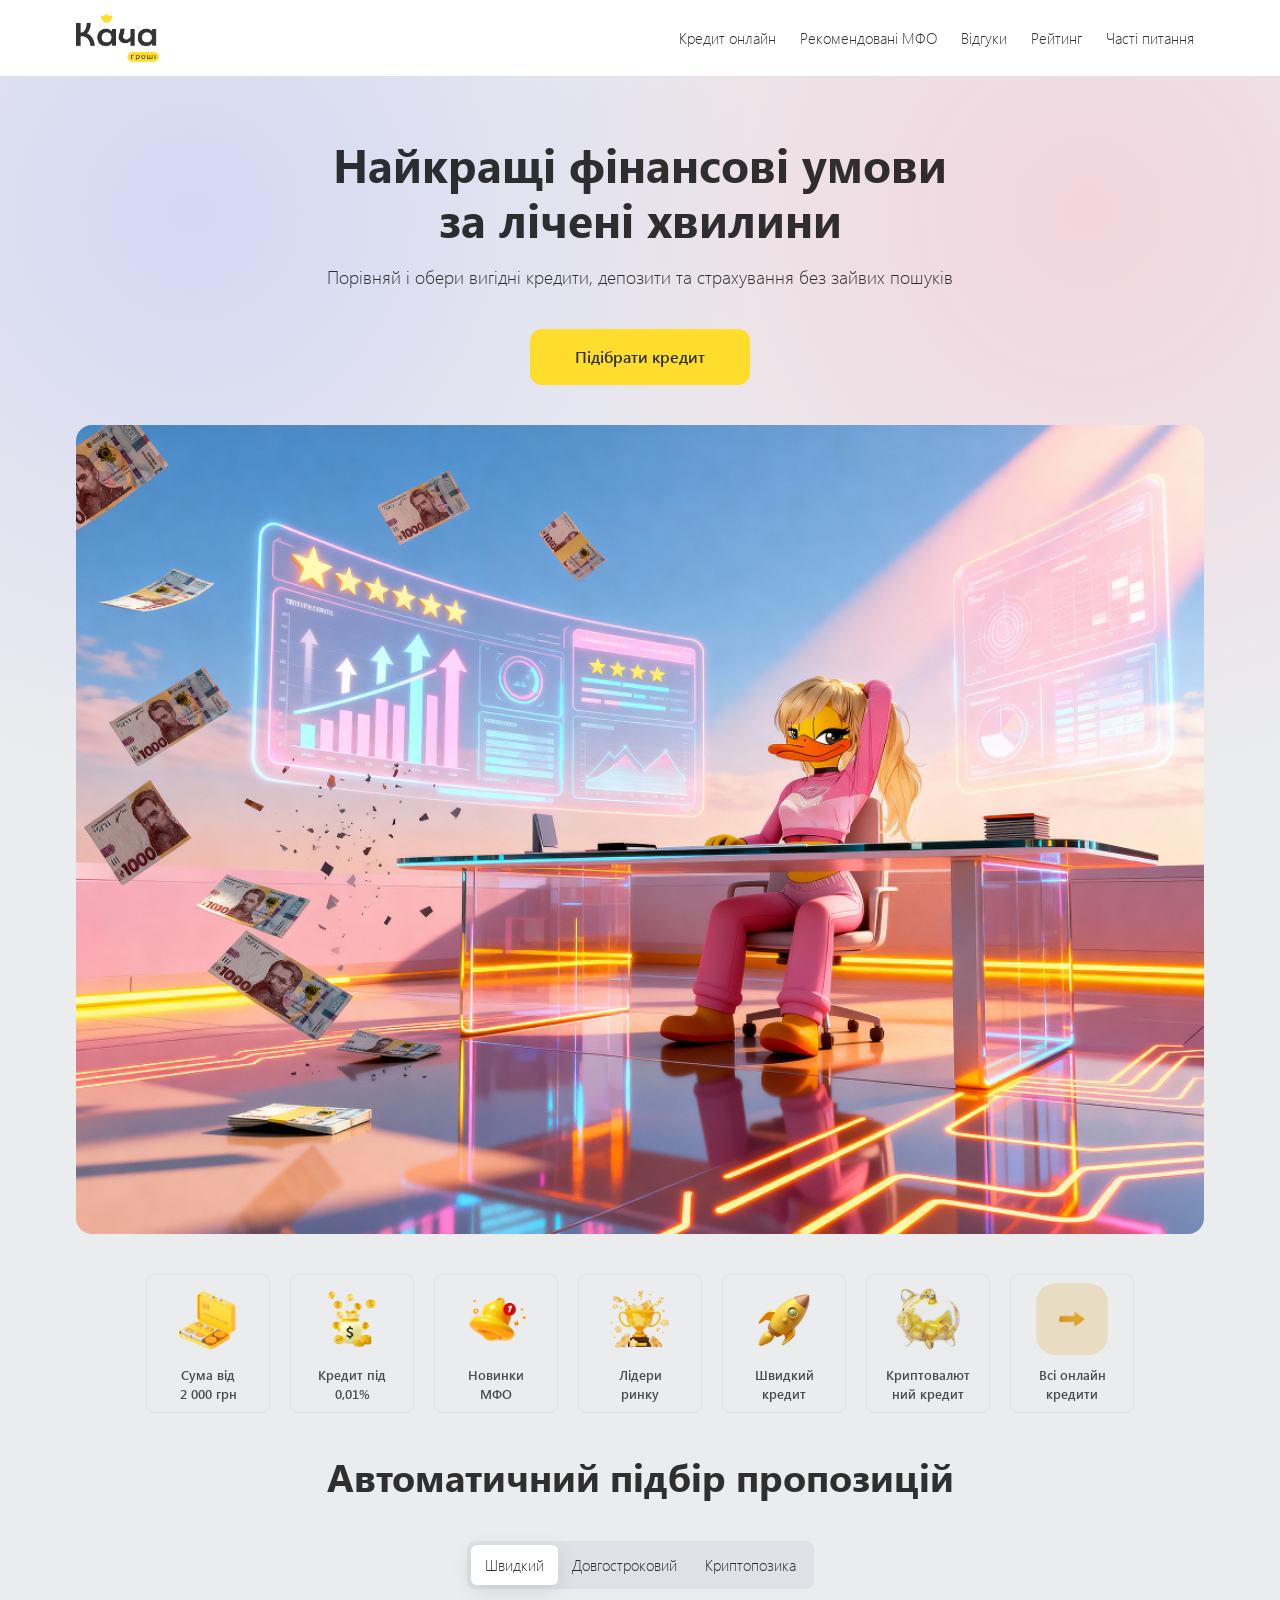
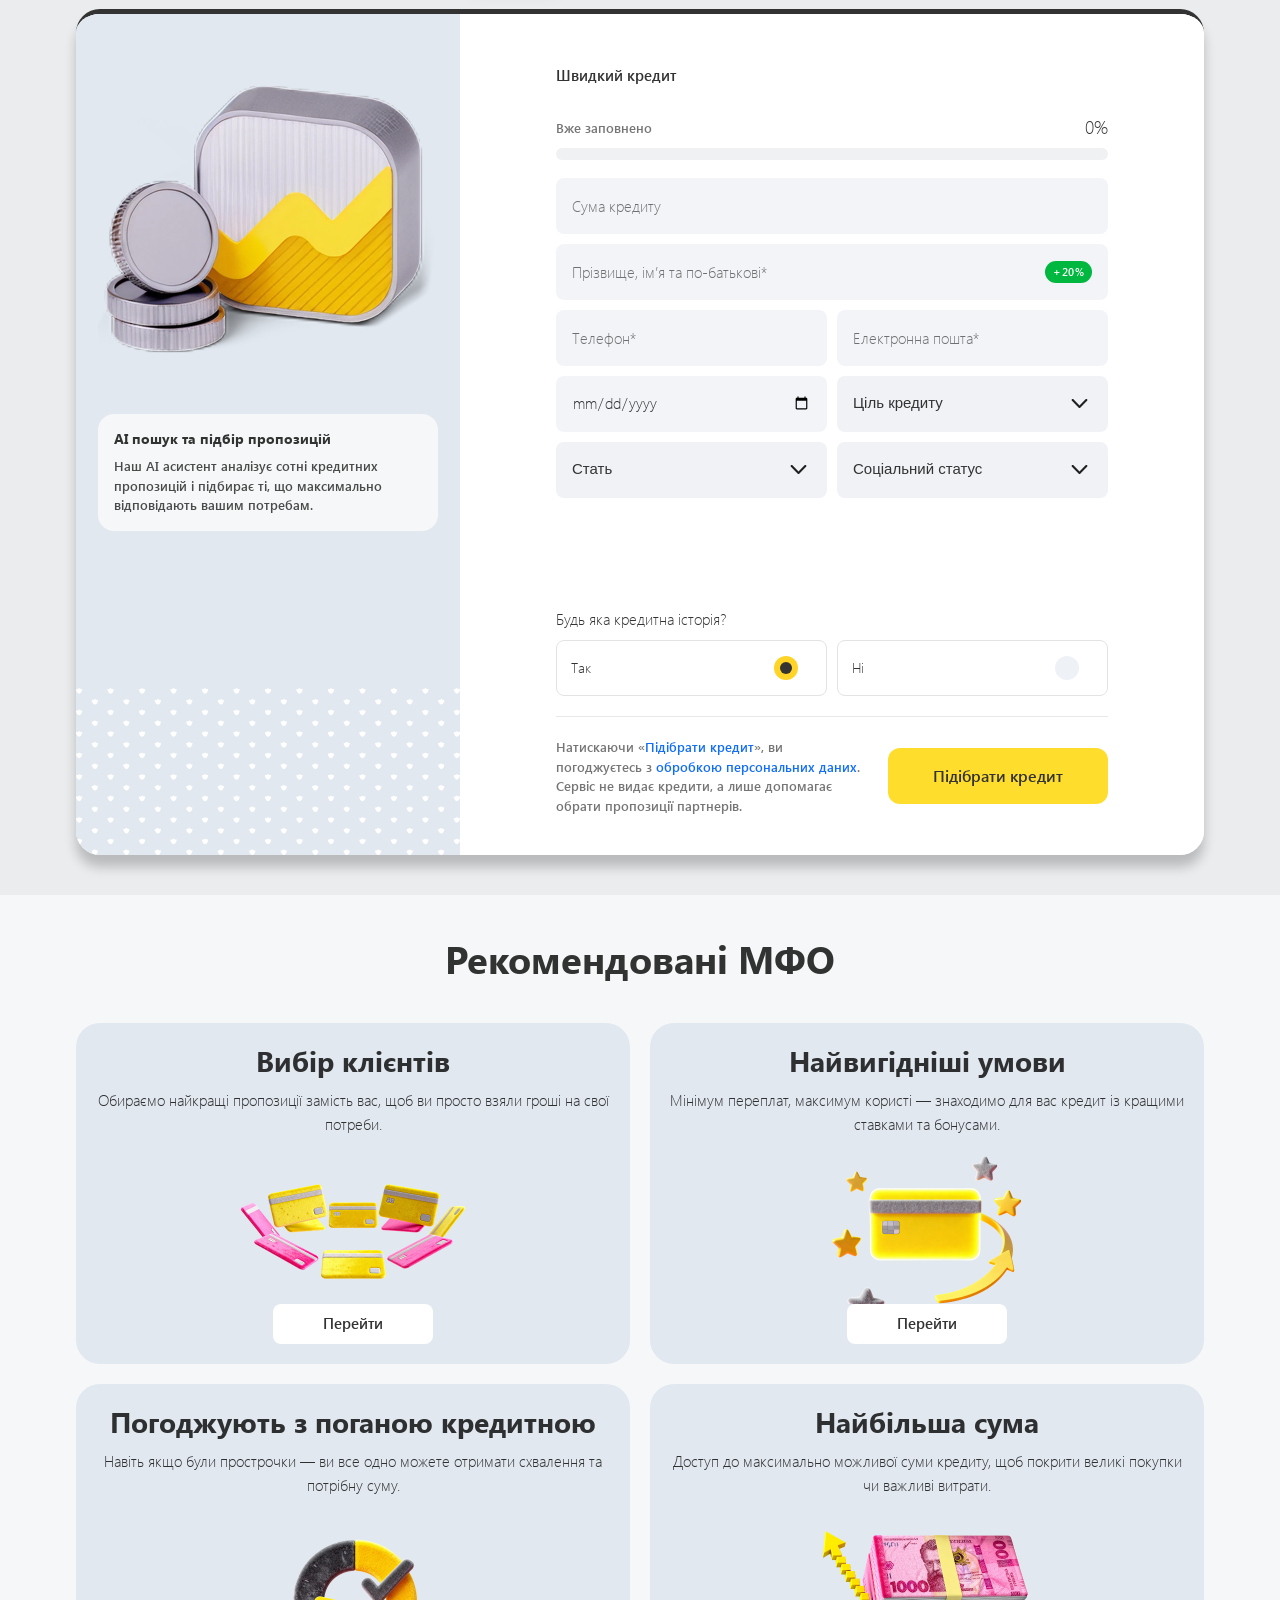
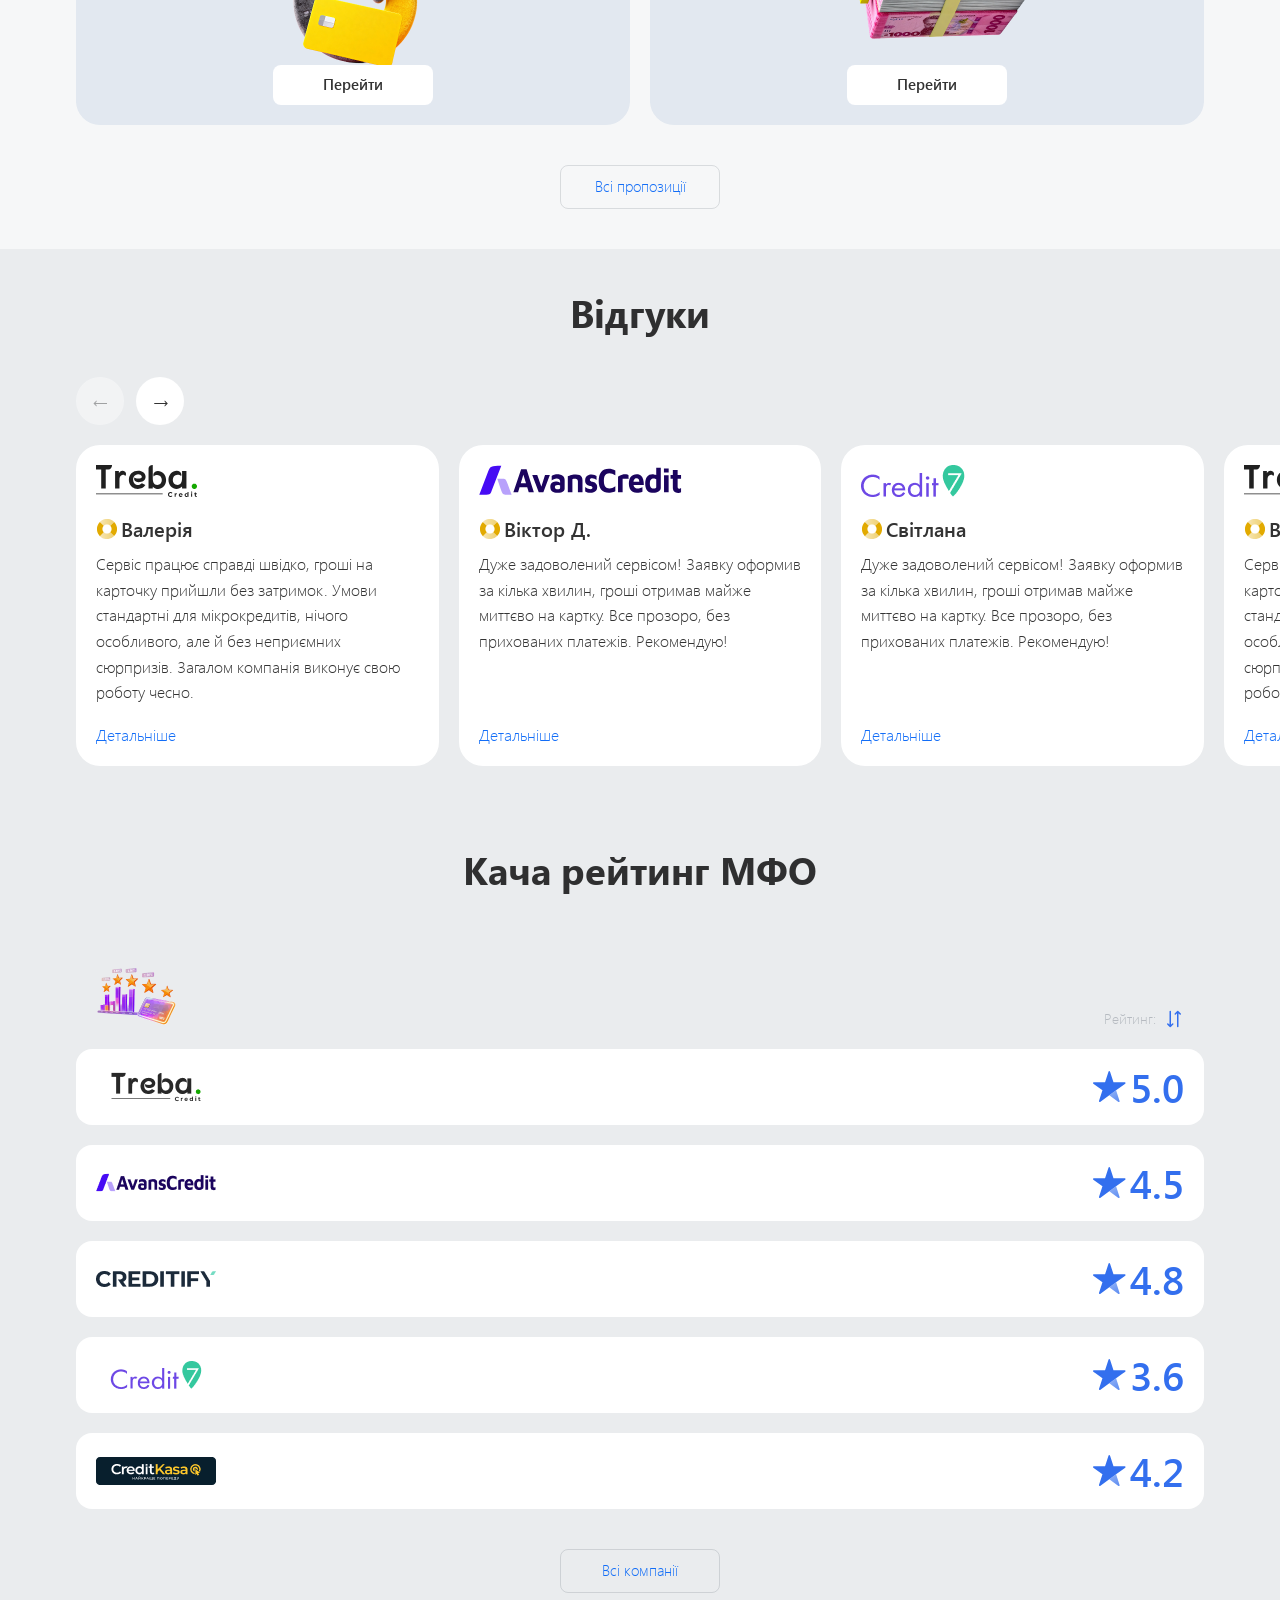
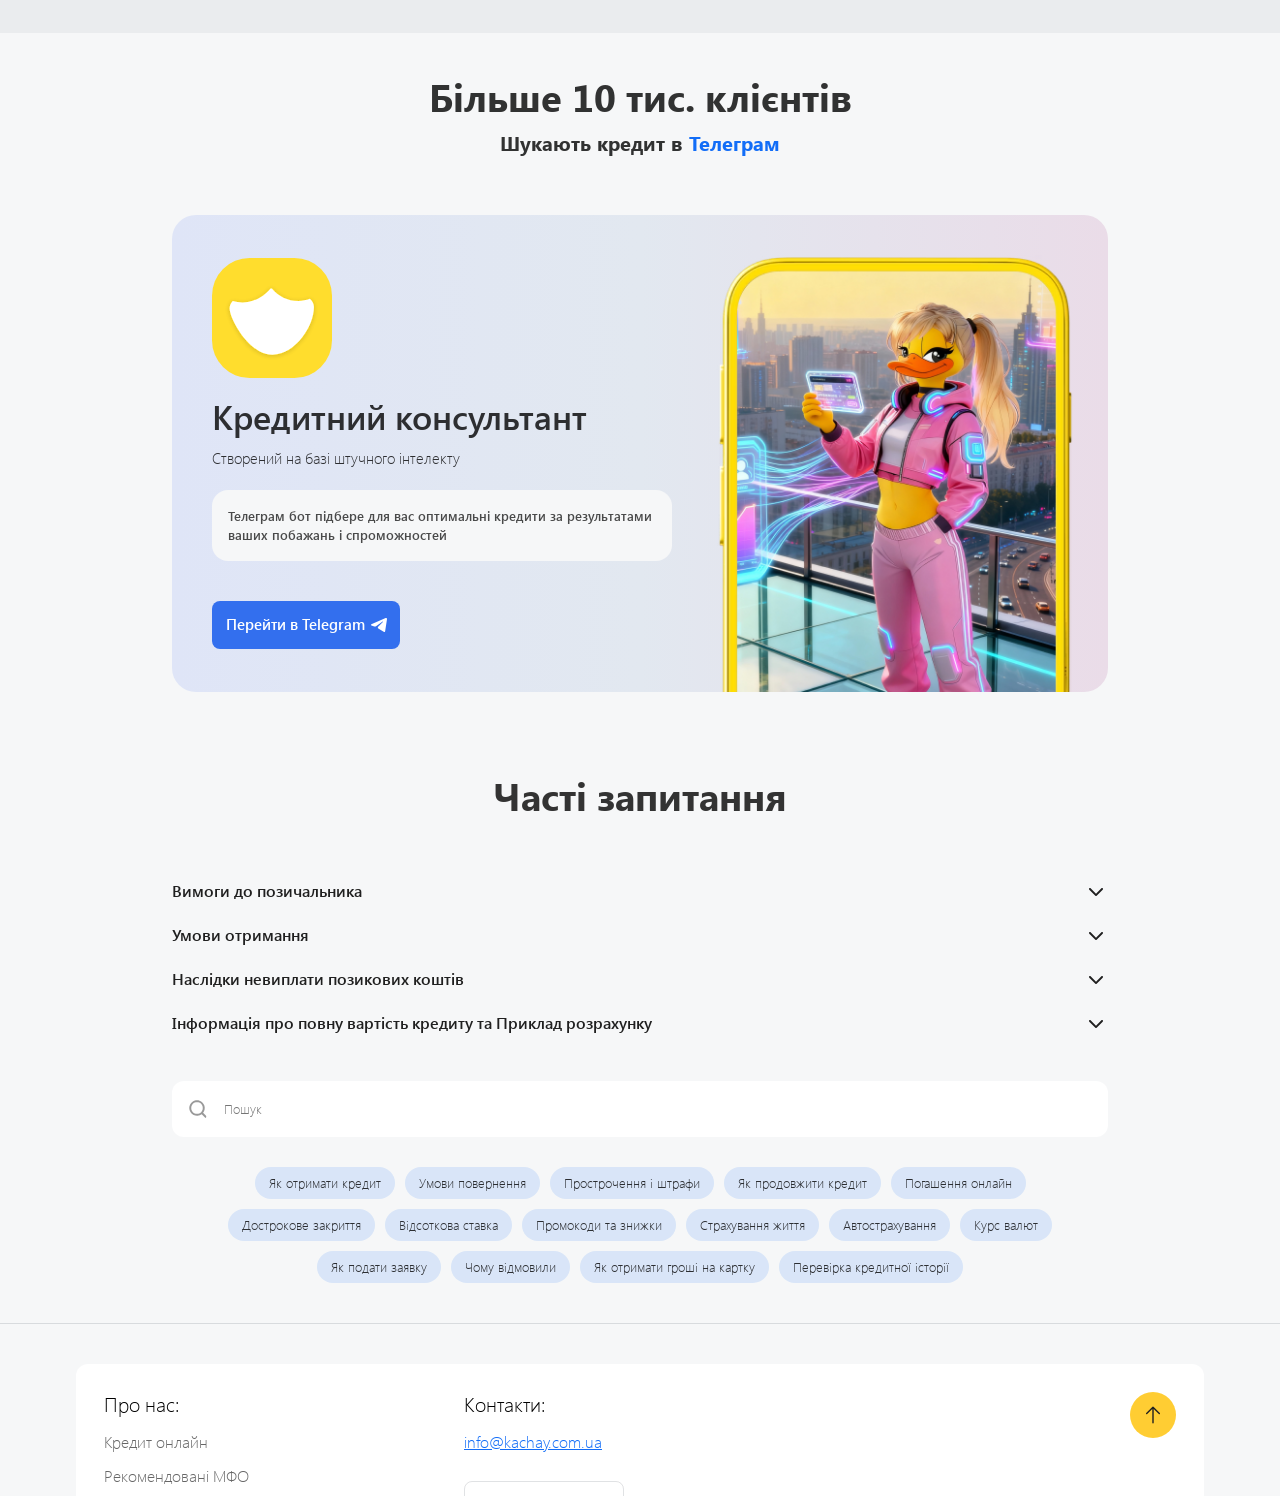
==== commit 35af47f8: "UP" ====
--- a/index.html
+++ b/index.html
@@ -18,7 +18,7 @@
 
   <!-- style -->
   <link rel="stylesheet" href="https://cdn.jsdelivr.net/npm/swiper@11/swiper-bundle.min.css" />
-  <link rel="stylesheet" href="../css/main/style.css">
+  <link rel="stylesheet" href="./css/main/style.css">
 
   <!-- title -->
   <title>Найкращі фінансові умови за лічені хвилини</title>
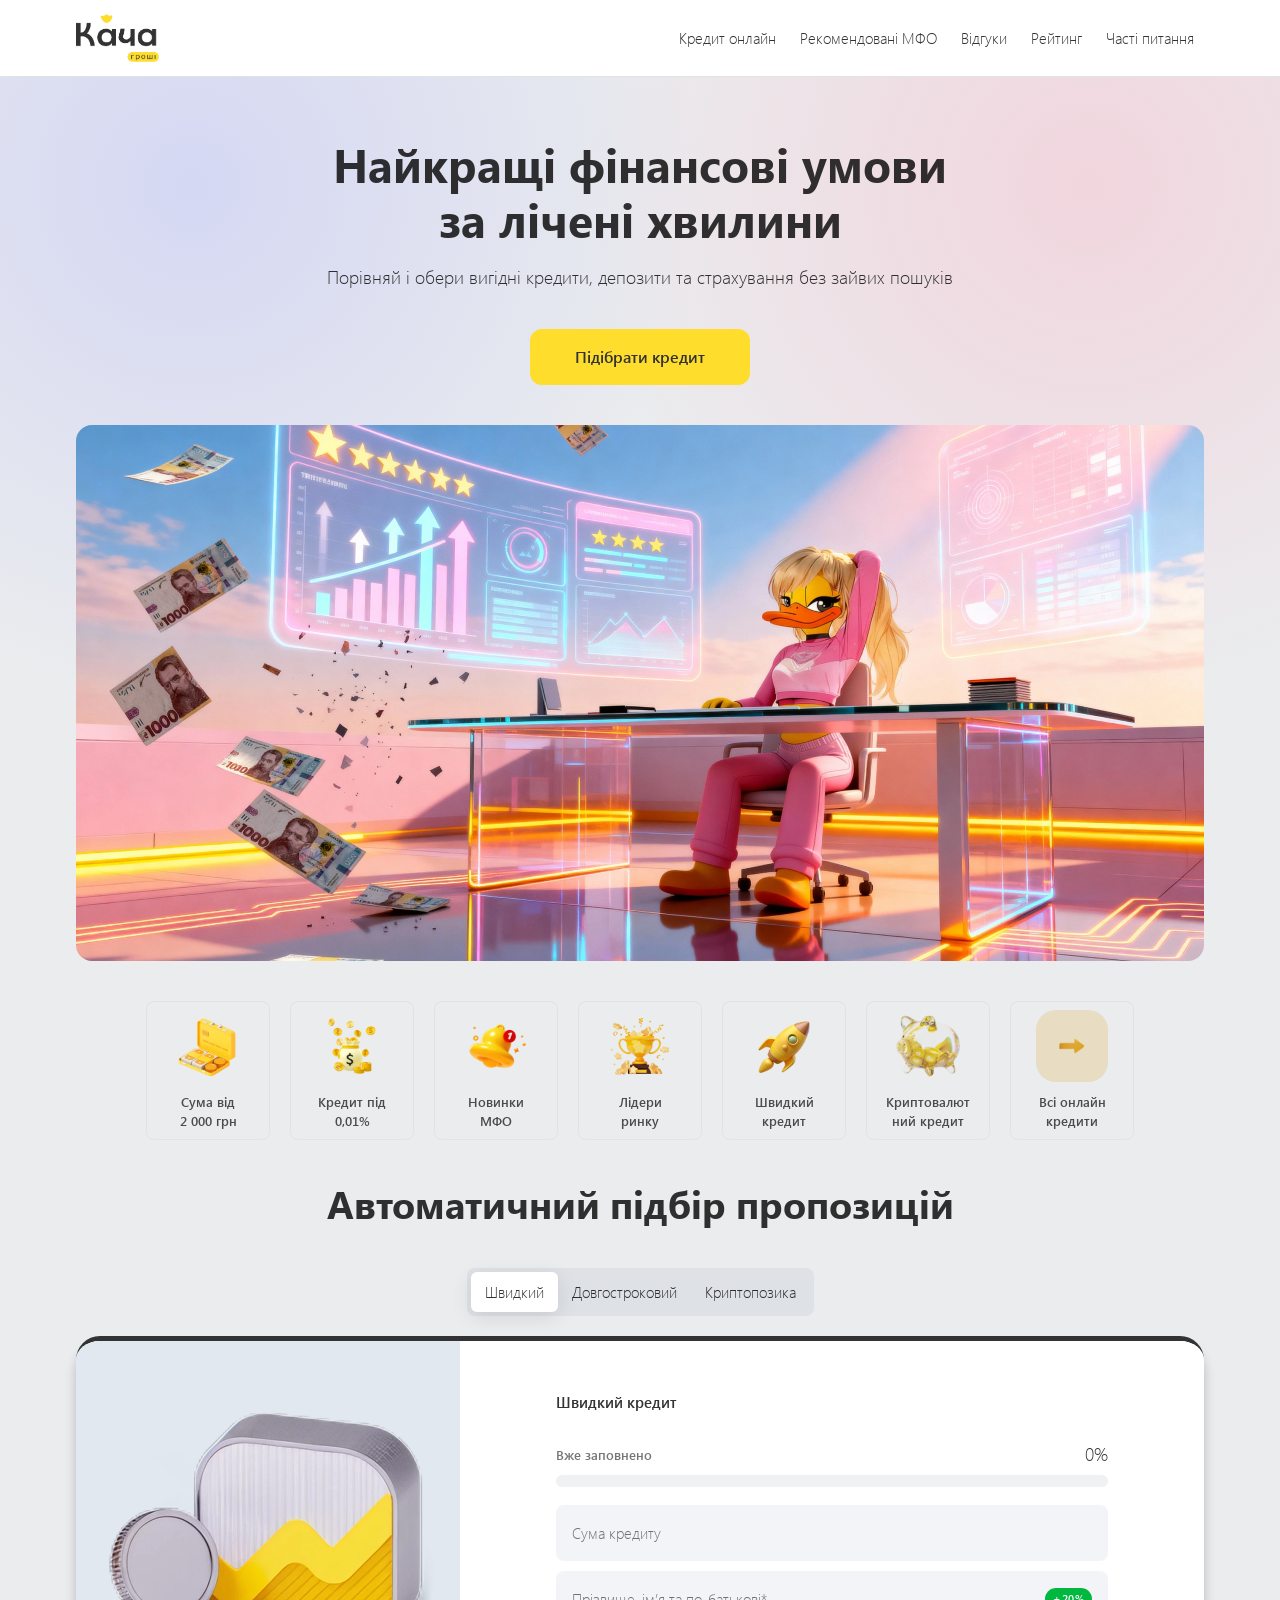
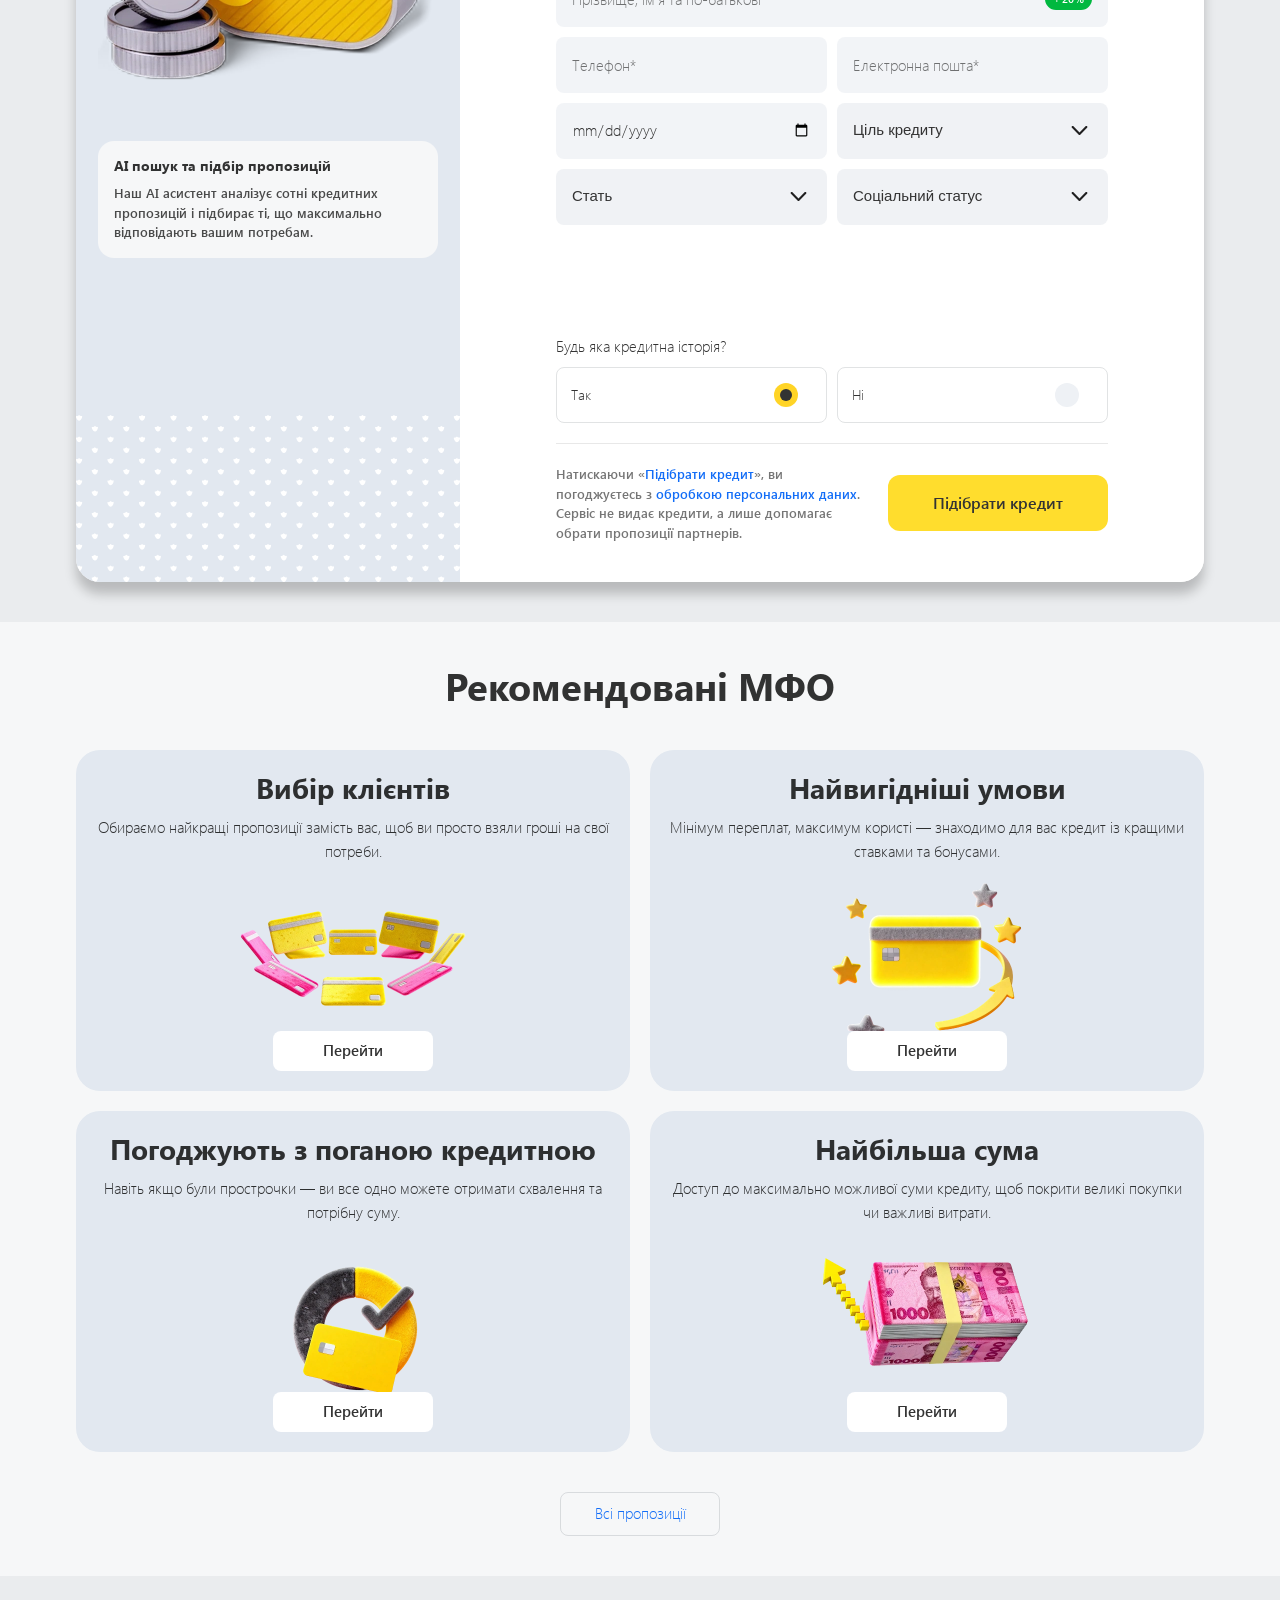
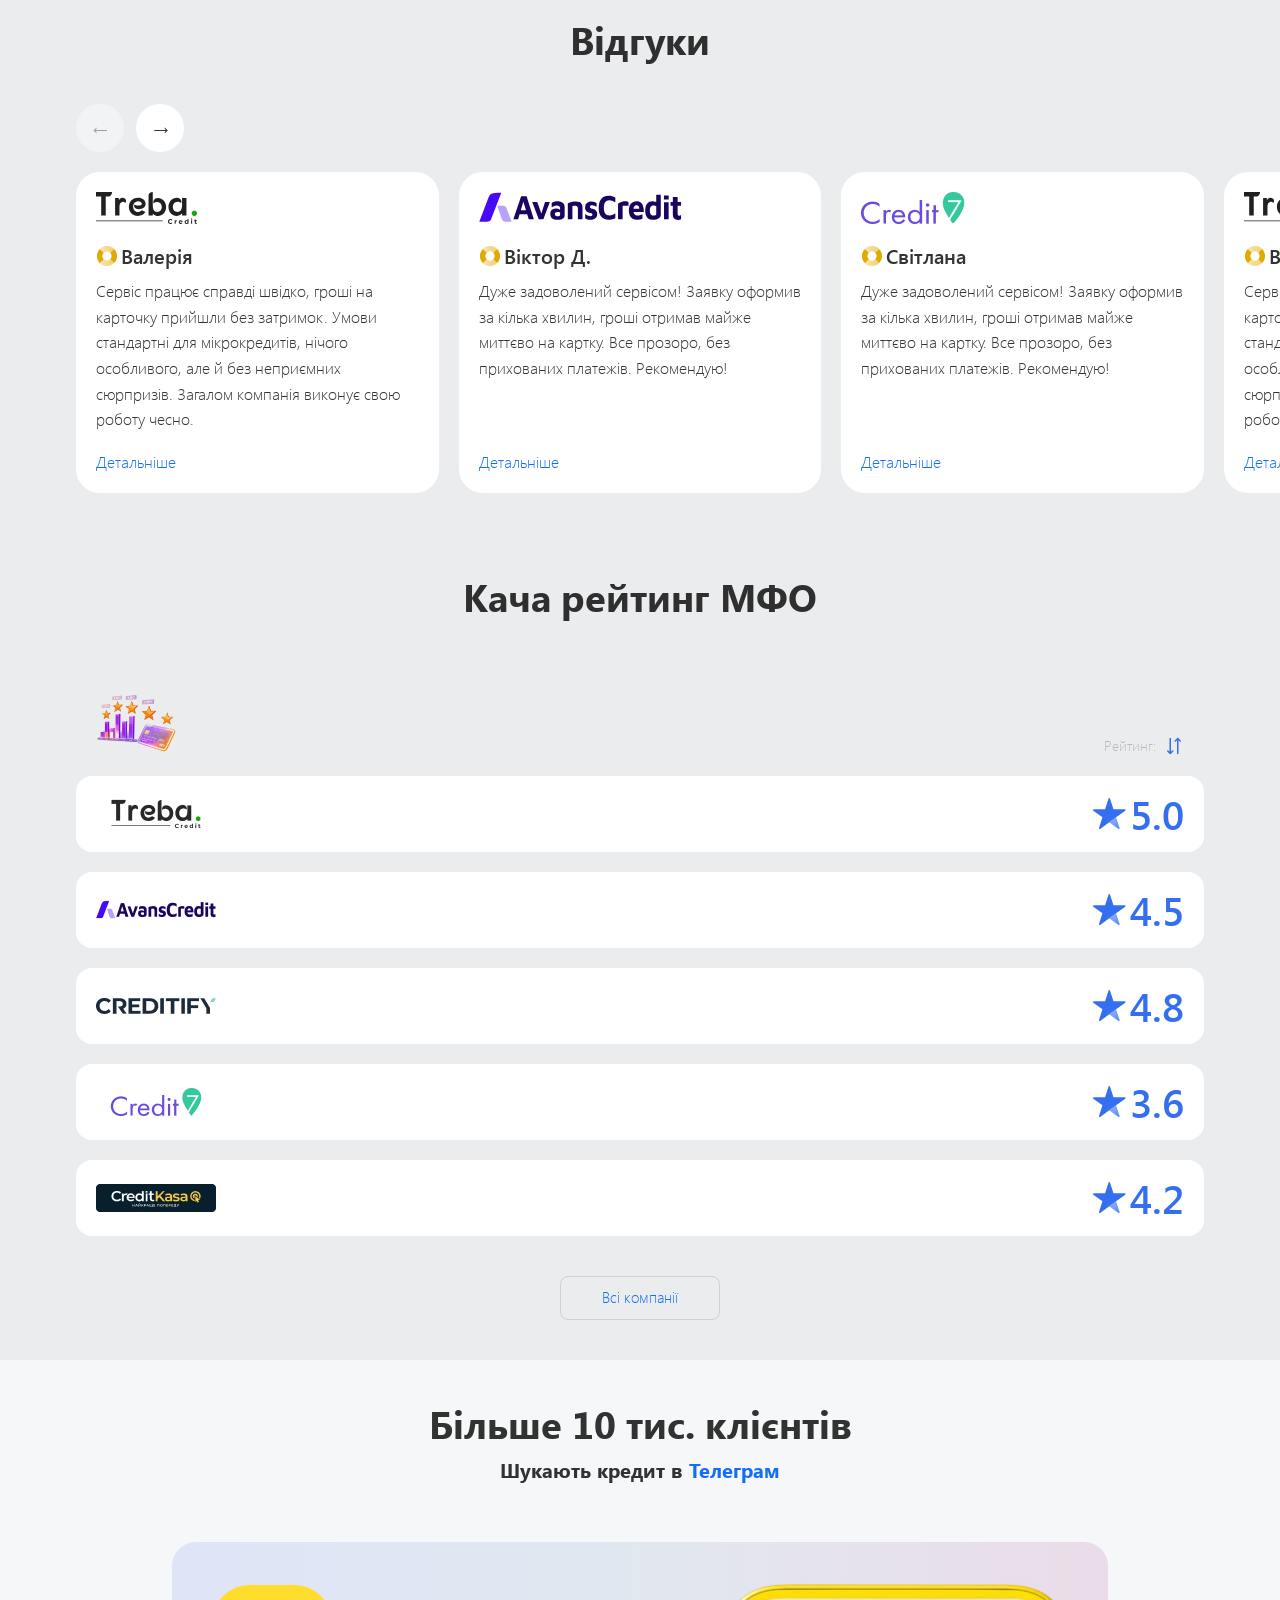
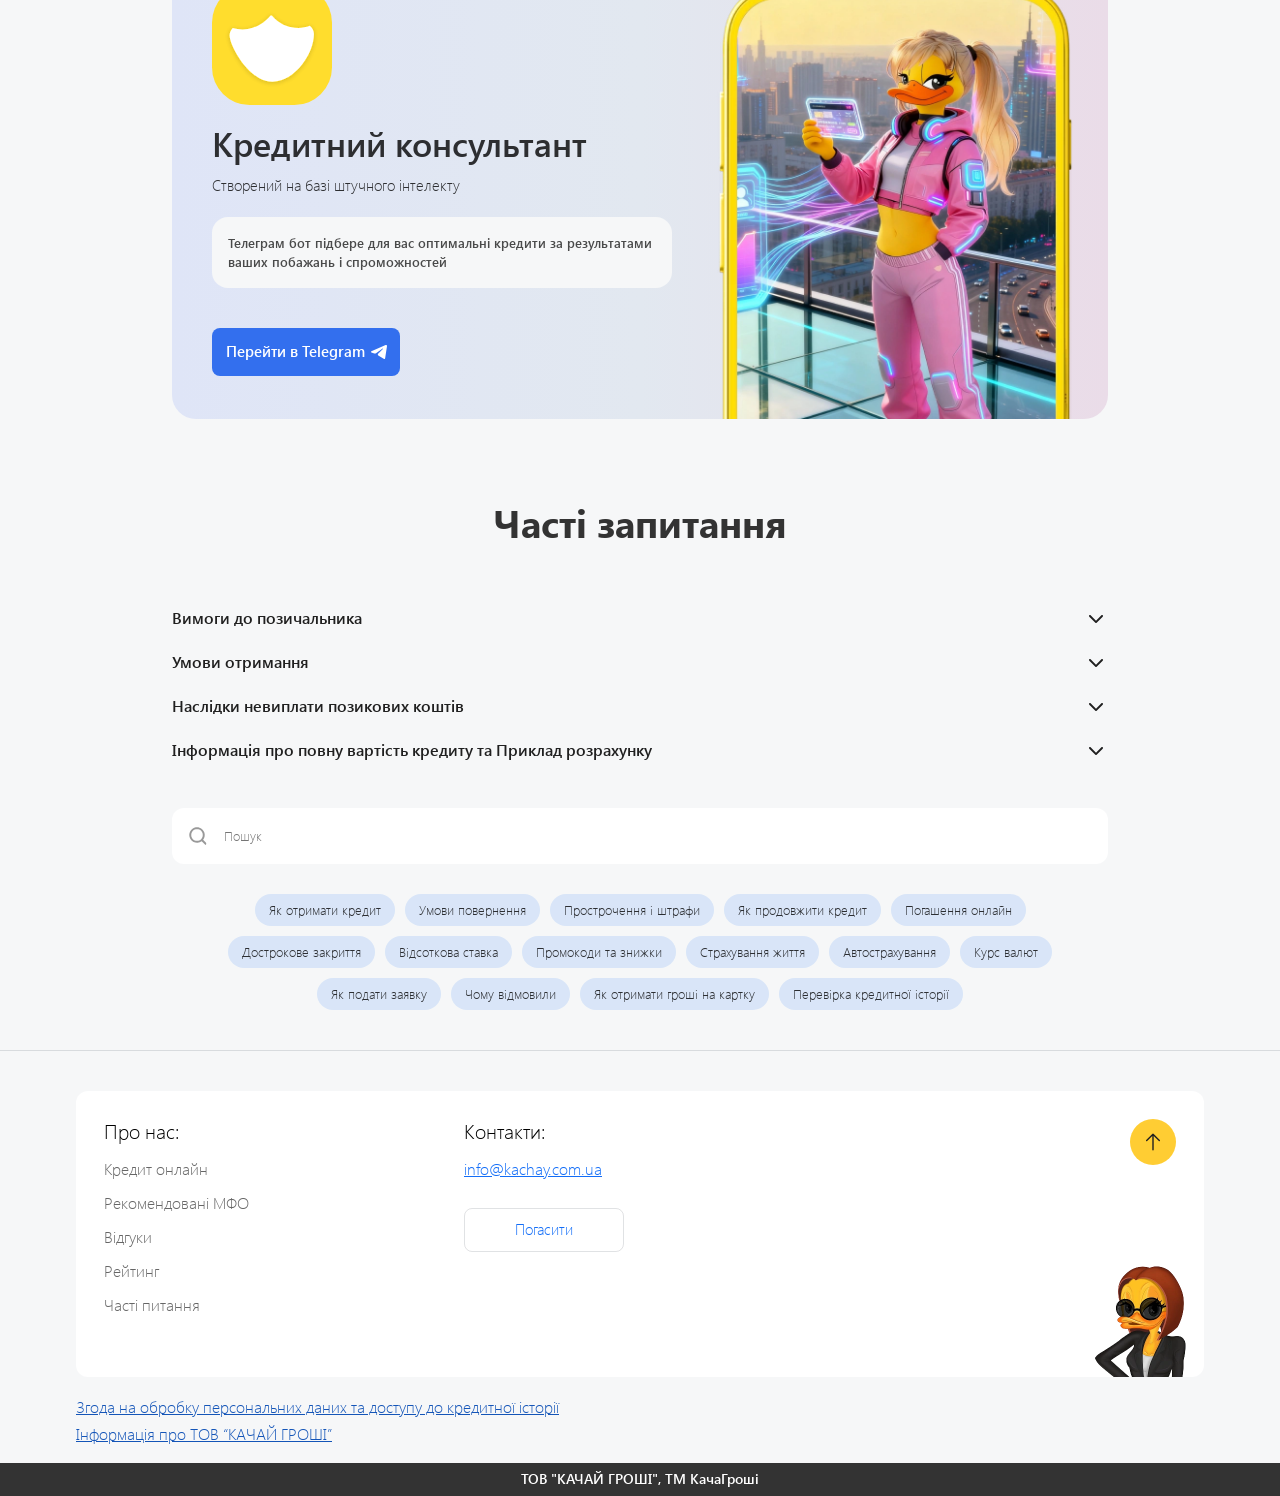
==== commit db281191: "UP" ====
--- a/index.html
+++ b/index.html
@@ -31,7 +31,7 @@
     <div class="container">
       <div class="header__inner">
         <a class="header__logo" href="#">
-          <img src="./img/logo.png" width="83" height="48" alt="Кача гроші">
+          <img src="./img/logo.webp" width="83" height="48" alt="Кача гроші">
         </a>
 
         <nav class="header__nav">
@@ -73,8 +73,8 @@
       <div class="hero__inner">
         <a class="hero__picture" href="#" target="_blank" rel="noopener noreferrer">
           <picture>
-            <source srcset="./img/hero-mobile.jpg" media="(max-width: 767px)">
-            <img src="./img/hero.jpg" alt="Найкращі фінансові умови">
+            <source srcset="./img/hero-mobile.webp" media="(max-width: 767px)">
+            <img src="./img/hero.webp" alt="Найкращі фінансові умови">
           </picture>
         </a>
 
@@ -94,32 +94,32 @@
 
         <div class="hero__categories">
           <a class="hero-category" href="#">
-            <img src="./img/category-1.png" width="72" height="72" alt="category">
+            <img src="./img/category-1.webp" width="72" height="72" alt="category">
             <span>Сума від<br> 2 000 грн</span>
           </a>
 
           <a class="hero-category" href="#">
-            <img src="./img/category-2.png" width="72" height="72" alt="category">
+            <img src="./img/category-2.webp" width="72" height="72" alt="category">
             <span>Кредит під<br> 0,01%</span>
           </a>
 
           <a class="hero-category" href="#">
-            <img src="./img/category-3.png" width="72" height="72" alt="category">
+            <img src="./img/category-3.webp" width="72" height="72" alt="category">
             <span>Новинки<br> МФО</span>
           </a>
 
           <a class="hero-category" href="#">
-            <img src="./img/category-4.png" width="72" height="72" alt="category">
+            <img src="./img/category-4.webp" width="72" height="72" alt="category">
             <span>Лідери<br> ринку</span>
           </a>
 
           <a class="hero-category" href="#">
-            <img src="./img/category-5.png" width="72" height="72" alt="category">
+            <img src="./img/category-5.webp" width="72" height="72" alt="category">
             <span>Швидкий<br> кредит</span>
           </a>
 
           <a class="hero-category" href="#">
-            <img src="./img/category-6.png" width="72" height="72" alt="category">
+            <img src="./img/category-6.webp" width="72" height="72" alt="category">
             <span>Криптовалют<br>ний кредит</span>
           </a>
 
@@ -170,7 +170,7 @@
               </button>
             </div>
 
-            <img class="loan-selection__img" src="./img/loan-selection-img.png" width="340" height="340"
+            <img class="loan-selection__img" src="./img/loan-selection-img.webp" width="340" height="340"
               alt="loan selection">
 
             <div class="loan-selection__info">
@@ -283,7 +283,7 @@
             <h3 class="recommendations-card__title">Вибір клієнтів</h3>
             <p class="recommendations-card__text">Обираємо найкращі пропозиції замість вас, щоб ви просто взяли гроші на
               свої потреби.</p>
-            <img class="recommendations-card__img" width="234" height="153" src="./img/recommendation_1.png" alt="img">
+            <img class="recommendations-card__img" width="234" height="153" src="./img/recommendation_1.webp" alt="img">
             <span class="recommendations-card__select">Перейти</span>
           </a>
           <a class="recommendations-cards__item recommendations-card" href="#" target="_blank"
@@ -291,7 +291,7 @@
             <h3 class="recommendations-card__title">Найвигідніші умови</h3>
             <p class="recommendations-card__text">Мінімум переплат, максимум користі — знаходимо для вас кредит із
               кращими ставками та бонусами.</p>
-            <img class="recommendations-card__img" width="234" height="153" src="./img/recommendation_2.png" alt="img">
+            <img class="recommendations-card__img" width="234" height="153" src="./img/recommendation_2.webp" alt="img">
             <span class="recommendations-card__select">Перейти</span>
           </a>
           <a class="recommendations-cards__item recommendations-card" href="#" target="_blank"
@@ -299,7 +299,7 @@
             <h3 class="recommendations-card__title">Погоджують з поганою кредитною</h3>
             <p class="recommendations-card__text">Навіть якщо були прострочки — ви все одно можете отримати схвалення та
               потрібну суму.</p>
-            <img class="recommendations-card__img" width="234" height="153" src="./img/recommendation_3.png" alt="img">
+            <img class="recommendations-card__img" width="234" height="153" src="./img/recommendation_3.webp" alt="img">
             <span class="recommendations-card__select">Перейти</span>
           </a>
           <a class="recommendations-cards__item recommendations-card" href="#" target="_blank"
@@ -307,7 +307,7 @@
             <h3 class="recommendations-card__title">Найбільша сума</h3>
             <p class="recommendations-card__text">Доступ до максимально можливої суми кредиту, щоб покрити великі
               покупки чи важливі витрати.</p>
-            <img class="recommendations-card__img" width="234" height="153" src="./img/recommendation_4.png" alt="img">
+            <img class="recommendations-card__img" width="234" height="153" src="./img/recommendation_4.webp" alt="img">
             <span class="recommendations-card__select">Перейти</span>
           </a>
         </div>
@@ -353,7 +353,7 @@
           </div>
 
           <div class="reviews__item swiper-slide review-card">
-            <img class="review-card__logo" src="./img/review-logo-3.png" alt="Credit7">
+            <img class="review-card__logo" src="./img/review-logo-3.webp" alt="Credit7">
             <div class="review-card__name">Світлана</div>
             <p class="review-card__text">
               Дуже задоволений сервісом! Заявку оформив за кілька хвилин, гроші отримав майже миттєво на картку. Все
@@ -383,7 +383,7 @@
           </div>
 
           <div class="reviews__item swiper-slide review-card">
-            <img class="review-card__logo" src="./img/review-logo-3.png" alt="Credit7">
+            <img class="review-card__logo" src="./img/review-logo-3.webp" alt="Credit7">
             <div class="review-card__name">Світлана</div>
             <p class="review-card__text">
               Дуже задоволений сервісом! Заявку оформив за кілька хвилин, гроші отримав майже миттєво на картку. Все
@@ -402,7 +402,7 @@
       <h2 class="rating__title">Кача рейтинг МФО</h2>
 
       <div class="rating__head">
-        <img class="rating__decor" width="81" height="76" src="./img/rating-decor.png" alt="rating-decor">
+        <img class="rating__decor" width="81" height="76" src="./img/rating-decor.webp" alt="rating-decor">
 
         <button class="rating__sort" type="button">
           <span class="rating__sort-text">Рейтинг:</span>
@@ -418,14 +418,14 @@
 
       <div class="rating__list">
         <a class="rating__item" href="#" data-rating="5.0">
-          <img class="rating__logo" src="./img/rating-logo-1.png" alt="Treba Credit">
+          <img class="rating__logo" src="./img/rating-logo-1.webp" alt="Treba Credit">
           <div class="rating__value">
             5.0
           </div>
         </a>
 
         <a class="rating__item" href="#" data-rating="4.5">
-          <img class="rating__logo" src="./img/rating-logo-2.png" alt="AvansCredit">
+          <img class="rating__logo" src="./img/rating-logo-2.webp" alt="AvansCredit">
           <div class="rating__value">
 
             4.5
@@ -433,21 +433,21 @@
         </a>
 
         <a class="rating__item" href="#" data-rating="4.8">
-          <img class="rating__logo" src="./img/rating-logo-3.png" alt="Creditify">
+          <img class="rating__logo" src="./img/rating-logo-3.webp" alt="Creditify">
           <div class="rating__value">
             4.8
           </div>
         </a>
 
         <a class="rating__item" href="#" data-rating="3.6">
-          <img class="rating__logo" src="./img/rating-logo-4.png" alt="Credit7">
+          <img class="rating__logo" src="./img/rating-logo-4.webp" alt="Credit7">
           <div class="rating__value">
             3.6
           </div>
         </a>
 
         <a class="rating__item" href="#" data-rating="4.2">
-          <img class="rating__logo" src="./img/rating-logo-5.png" alt="CreditKasa">
+          <img class="rating__logo" src="./img/rating-logo-5.webp" alt="CreditKasa">
           <div class="rating__value">
             4.2
           </div>
@@ -499,7 +499,7 @@
         </div>
 
         <div class="credit-consultant__picture">
-          <img src="./img/consultant-phone.png" width="376" height="451" alt="consultant-image">
+          <img src="./img/consultant-phone.webp" width="376" height="451" alt="consultant-image">
         </div>
       </div>
     </div>
@@ -646,7 +646,7 @@
           <span></span>
         </button>
 
-        <img class="footer__duck" width="124" height="124" src="./img/footer-duck.png" alt="manager-duck">
+        <img class="footer__duck" width="124" height="124" src="./img/footer-duck.webp" alt="manager-duck">
       </div>
 
       <div class="footer__links">
--- a/css/main/style.css
+++ b/css/main/style.css
@@ -333,7 +333,7 @@
   .mobile-menu__all span {
     width: 32px;
     height: 24px;
-    background: url("../../img/arrow-right.png") center top/contain no-repeat;
+    background: url("../../img/arrow-right.webp") center top/contain no-repeat;
   }
   .mobile-menu__all:hover, .mobile-menu__all:focus {
     background: #FFFFFF;
@@ -475,7 +475,7 @@
   border-radius: 20px;
   width: 72px;
   height: 72px;
-  background: url("../../img/arrow-right.png") center/32px 24px no-repeat #e8dcc2;
+  background: url("../../img/arrow-right.webp") center/32px 24px no-repeat #e8dcc2;
 }
 
 @media screen and (max-width: 991.98px) {
@@ -538,7 +538,7 @@
     width: 32px;
     height: 24px;
     border-radius: 0;
-    background: url("../../img/arrow-right.png") center/32px 24px no-repeat;
+    background: url("../../img/arrow-right.webp") center/32px 24px no-repeat;
   }
   .hero-category--all:hover, .hero-category--all:focus {
     background: #e4d7c1;
@@ -937,7 +937,7 @@
     height: 32px;
     top: 0;
     left: 0;
-    background: url("../../img/loan-selection-img.png") top center/contain no-repeat;
+    background: url("../../img/loan-selection-img.webp") top center/contain no-repeat;
     position: absolute;
   }
   .loan-selection__content {
